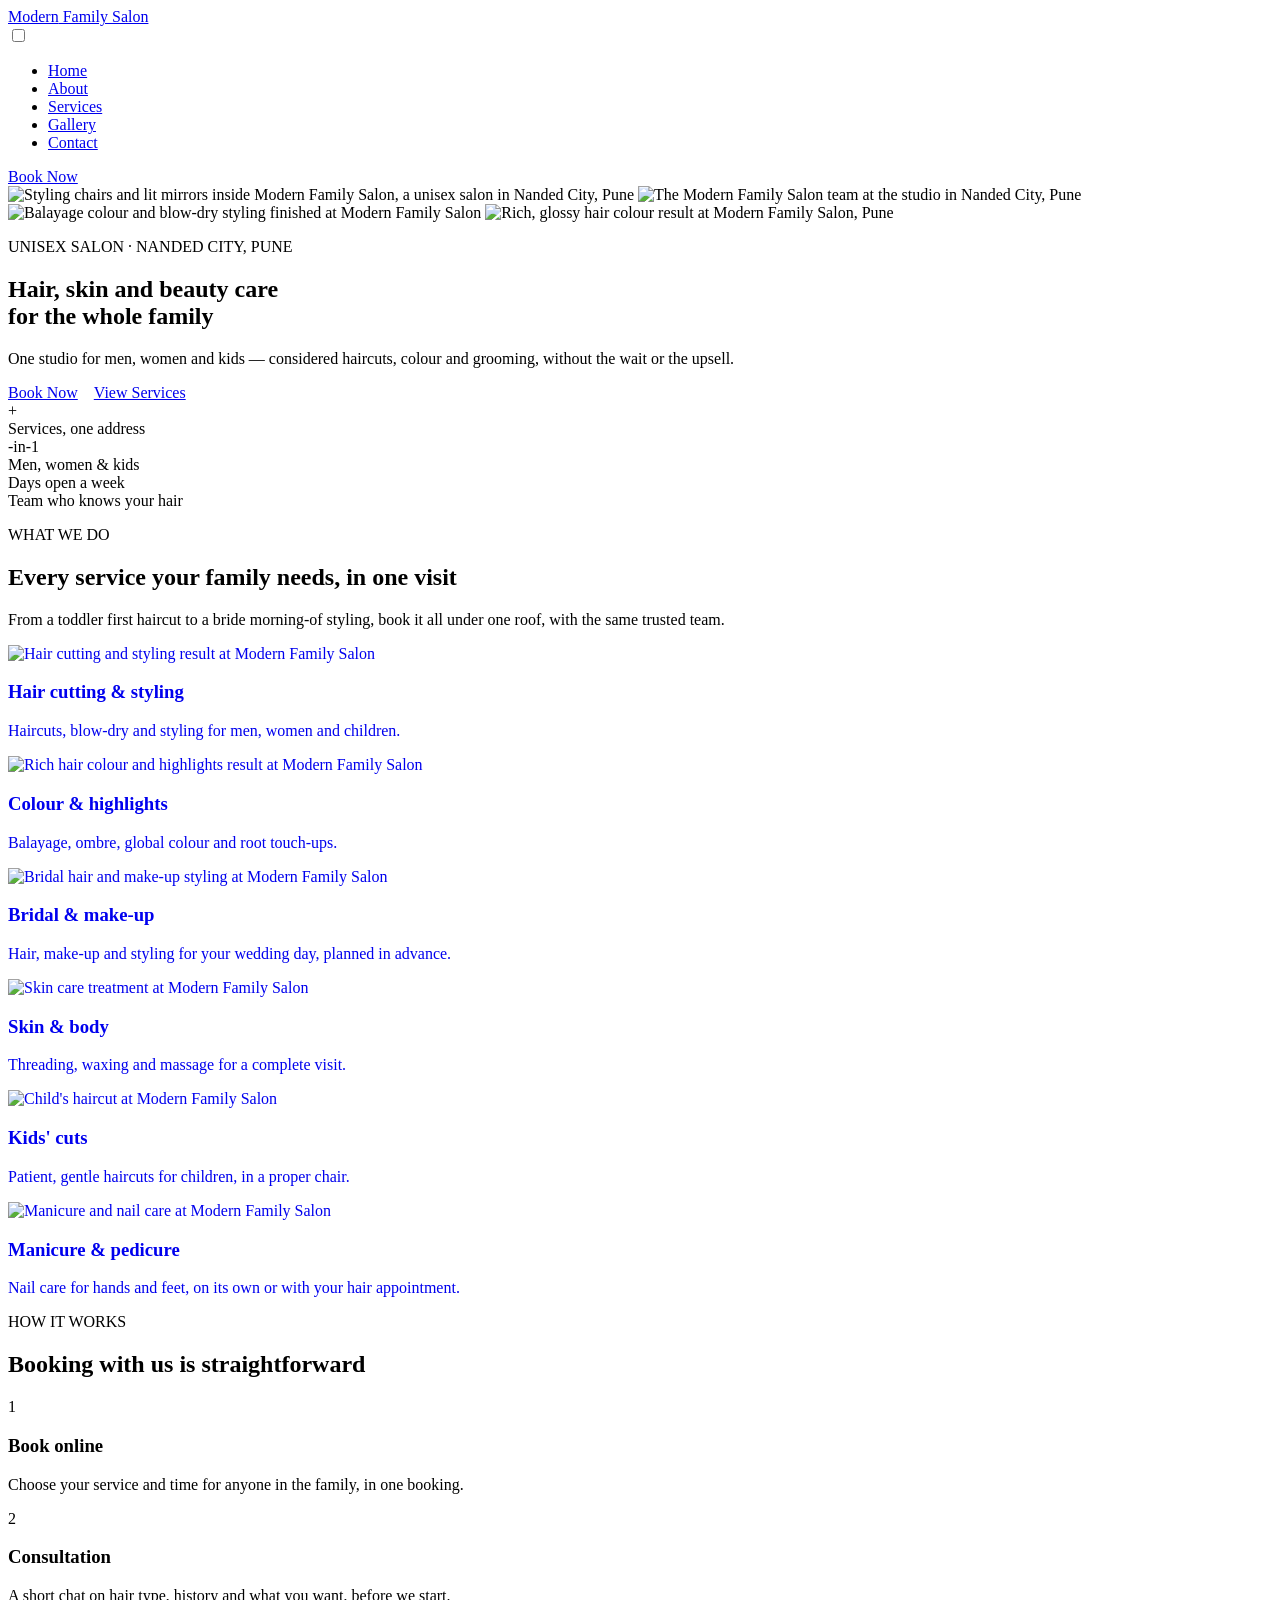
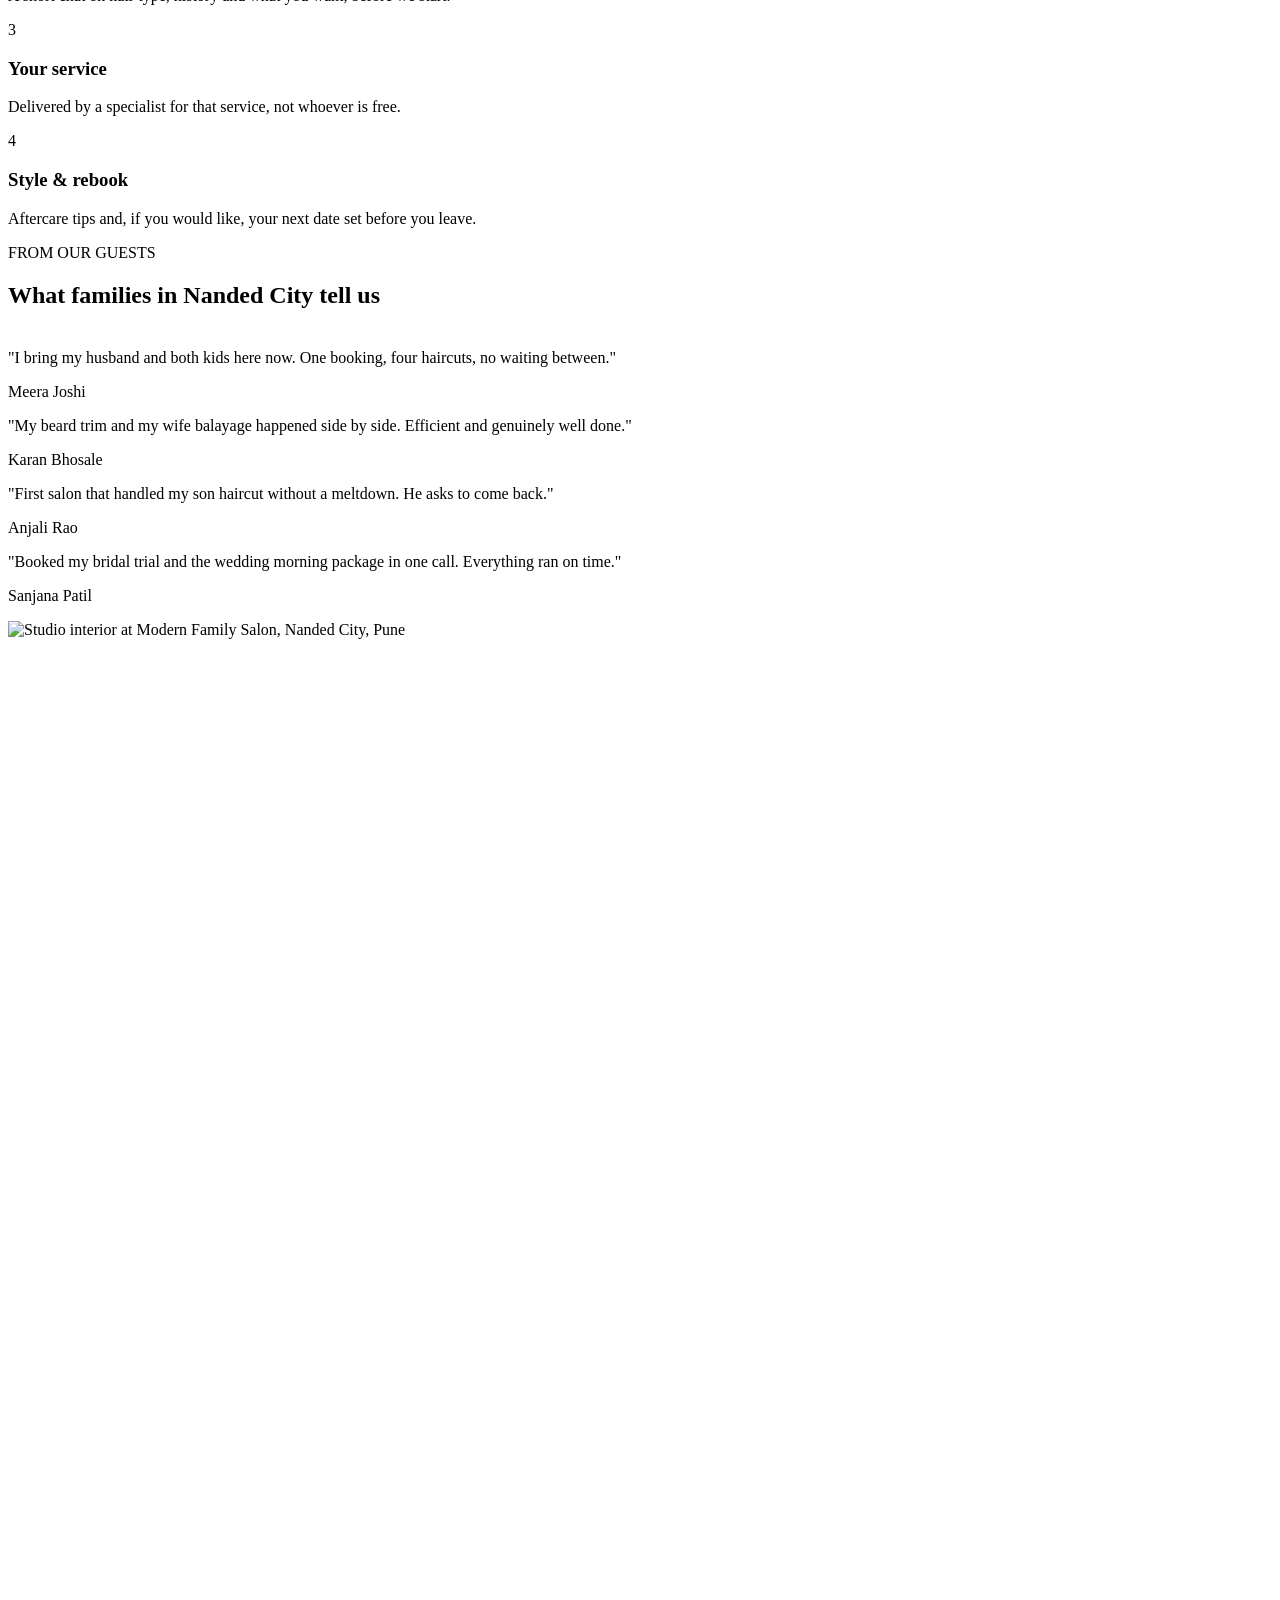
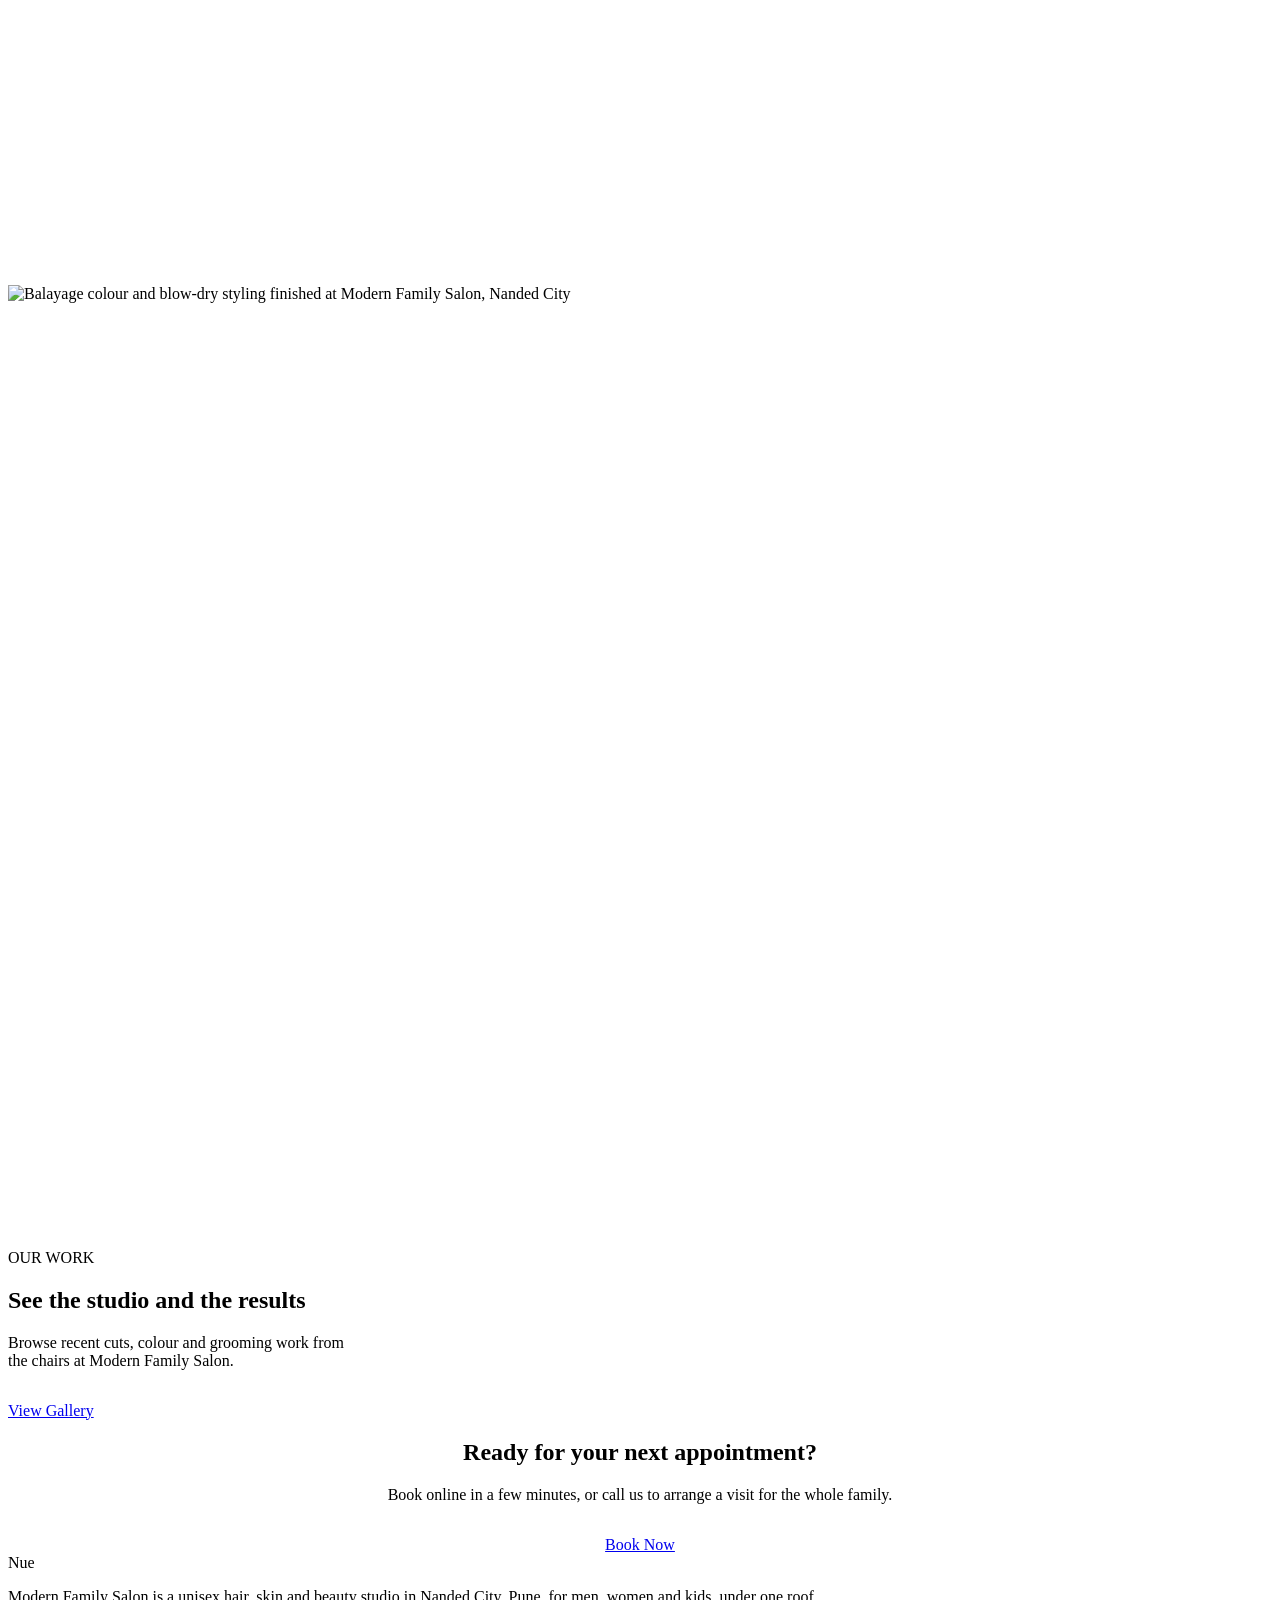
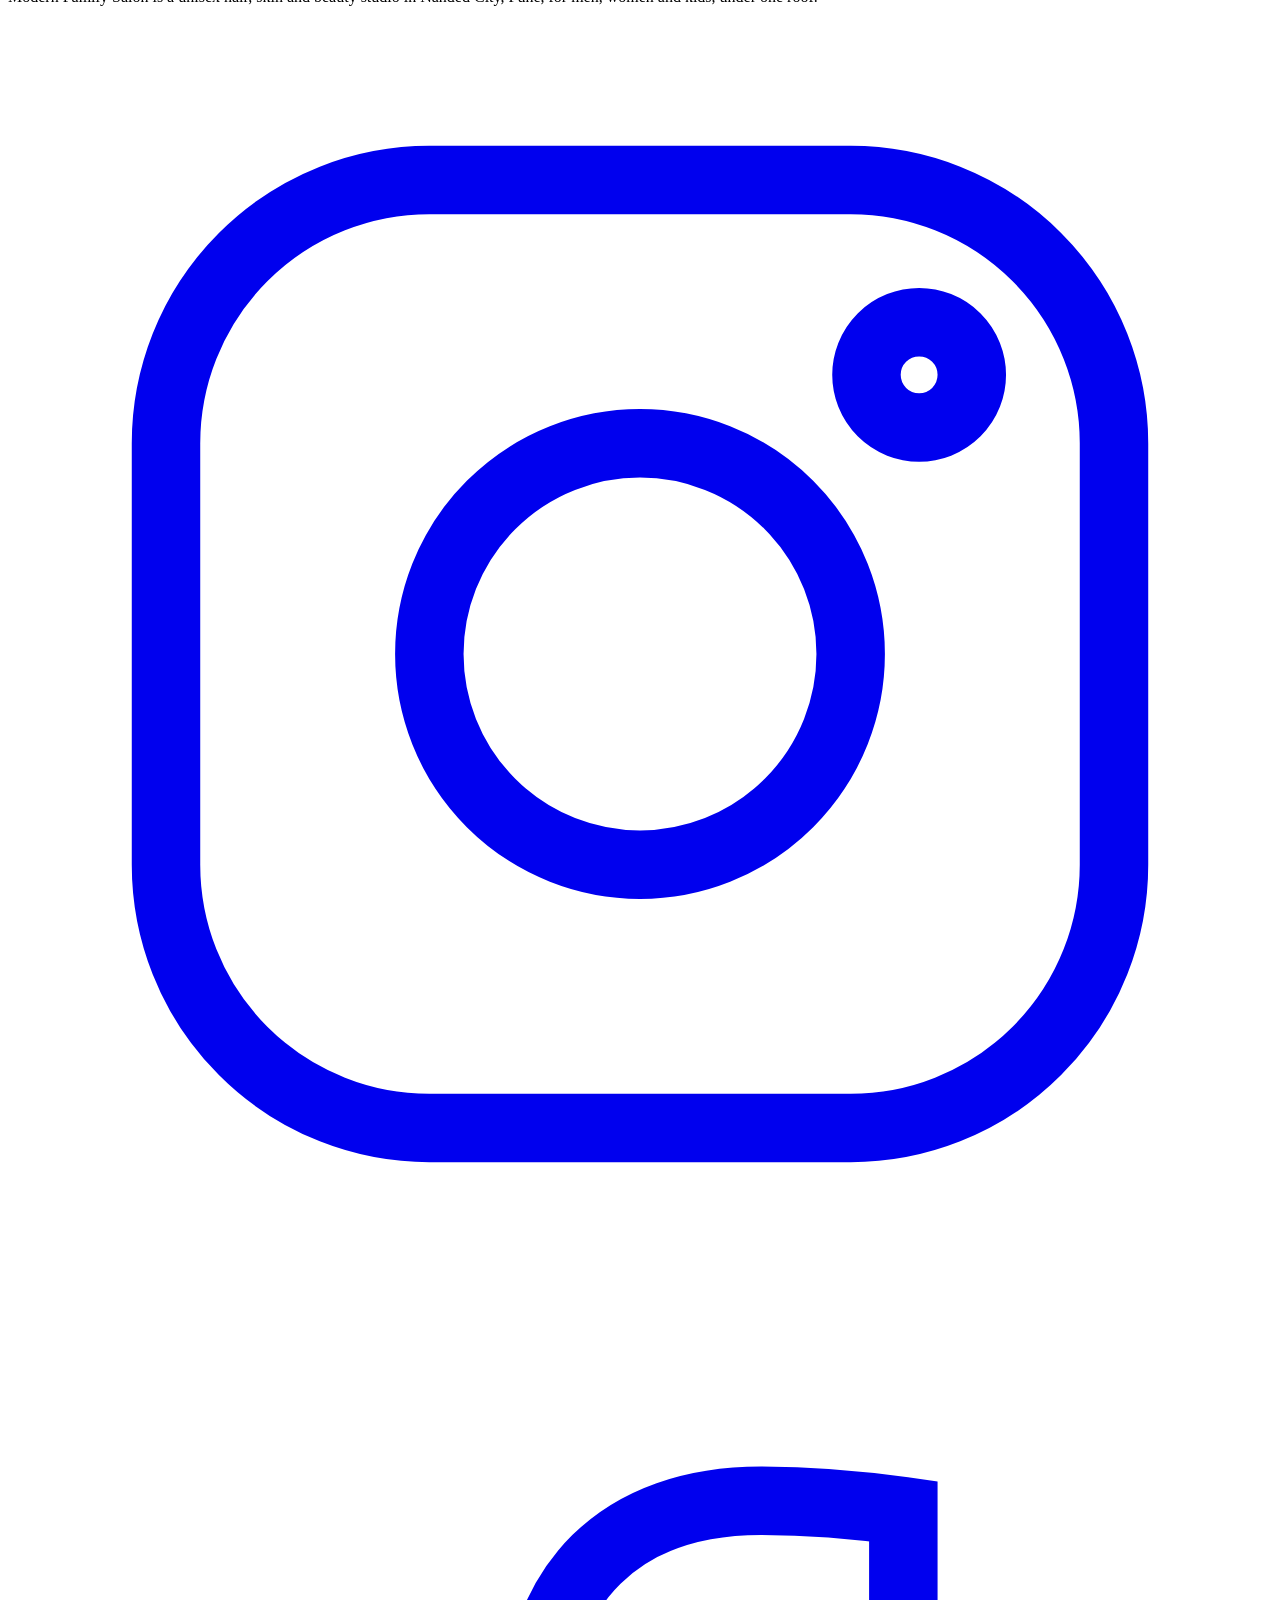
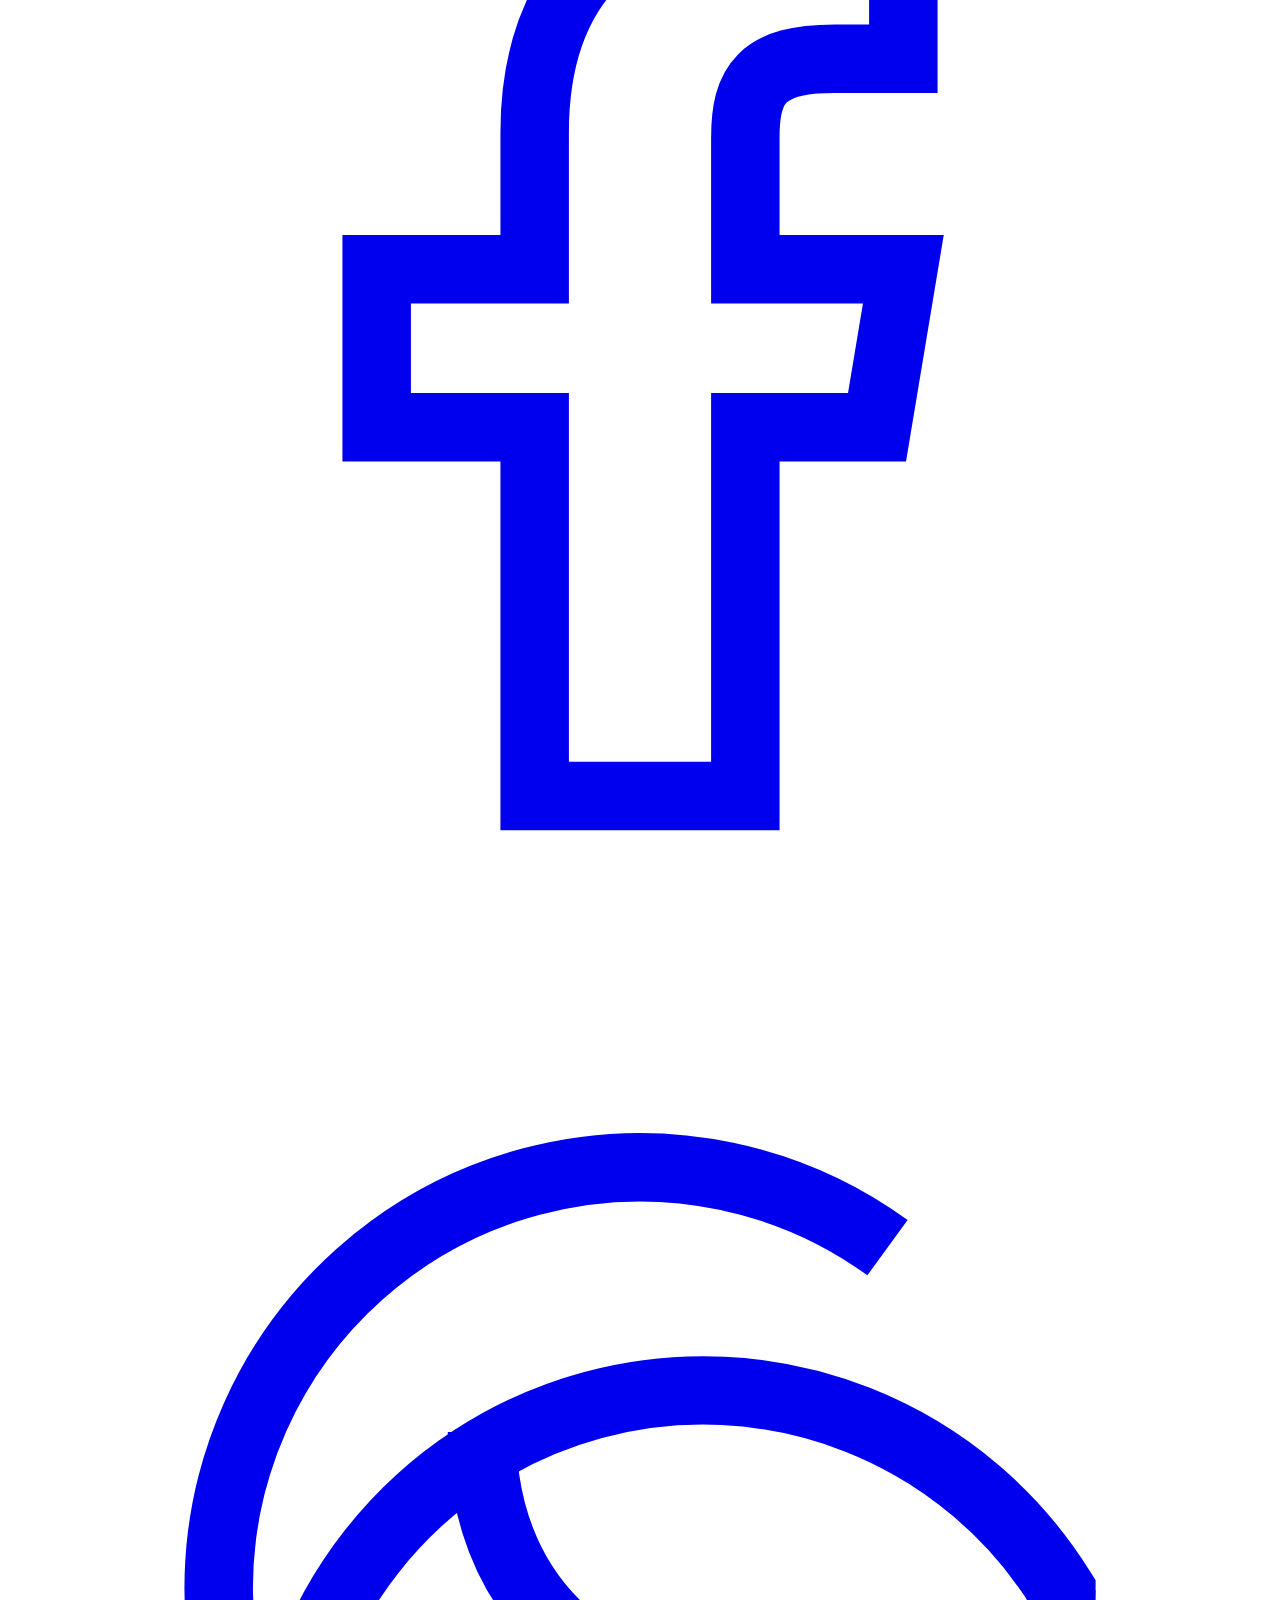
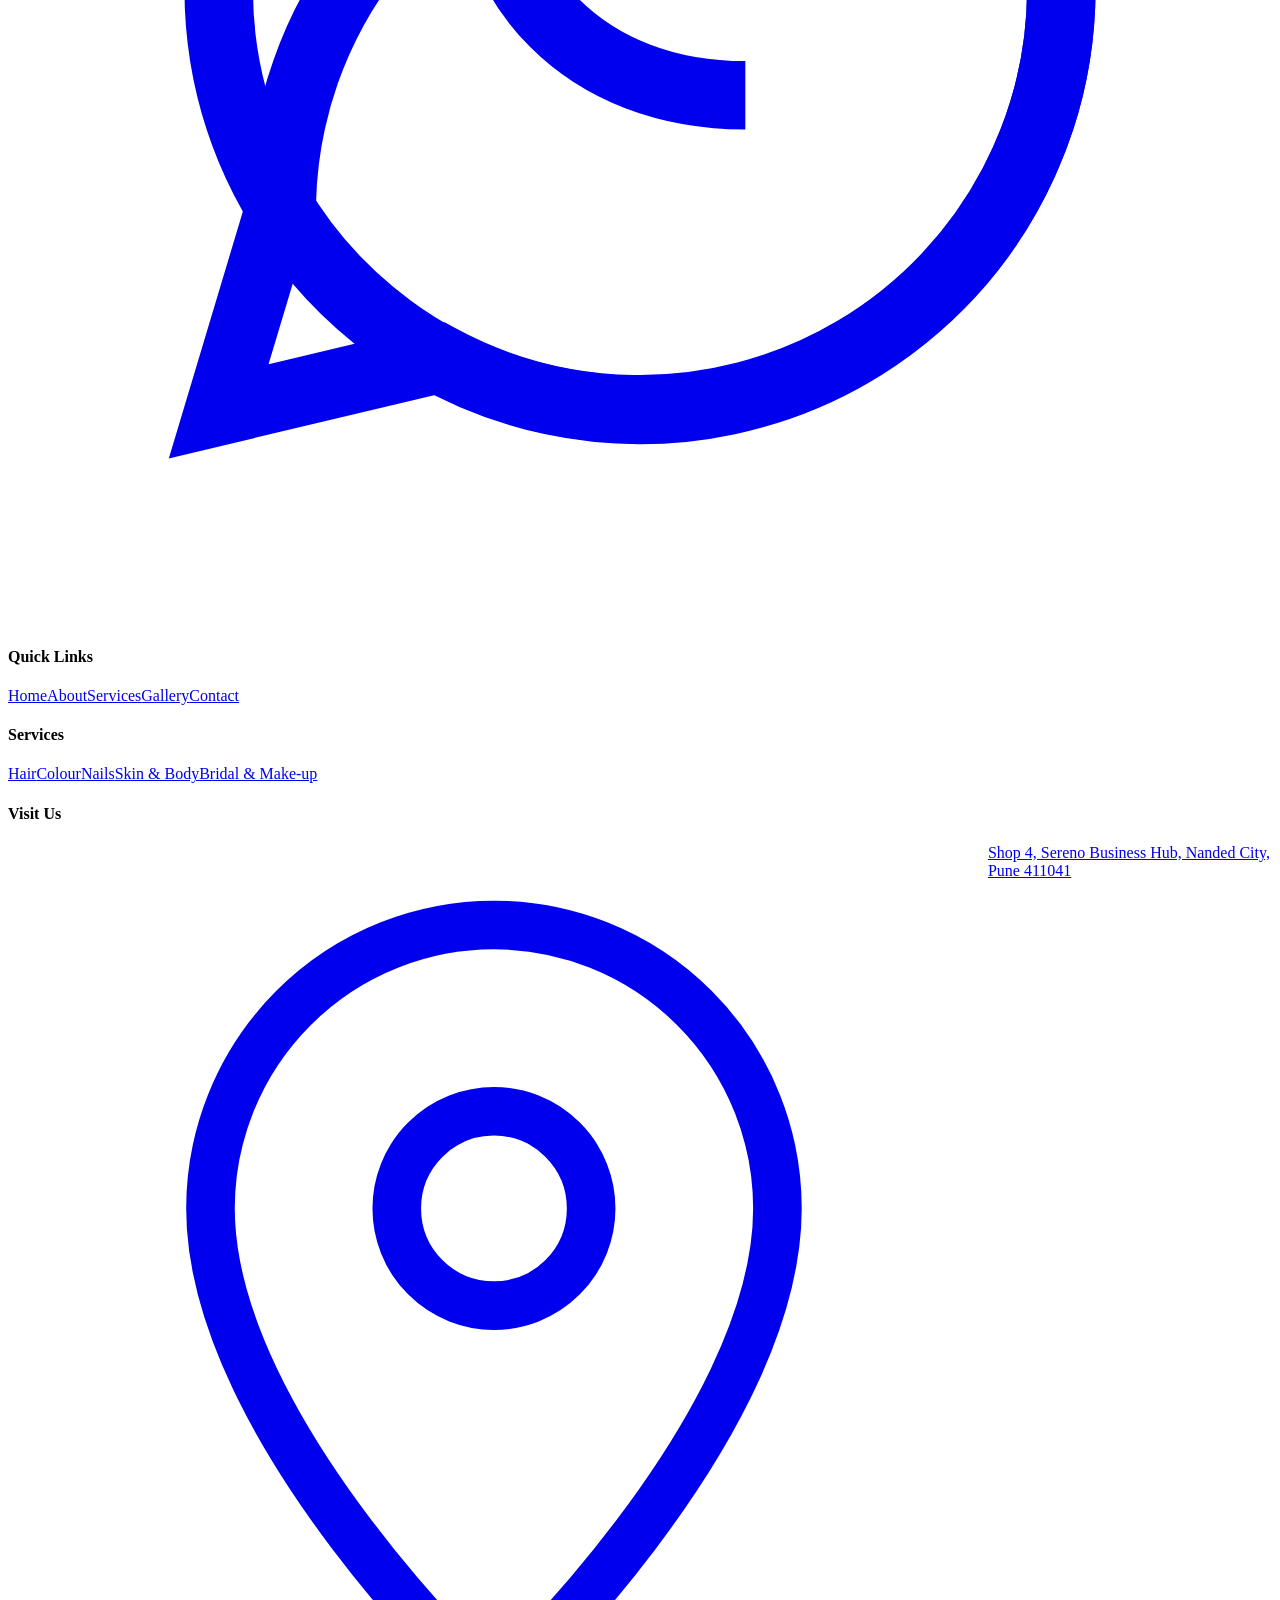
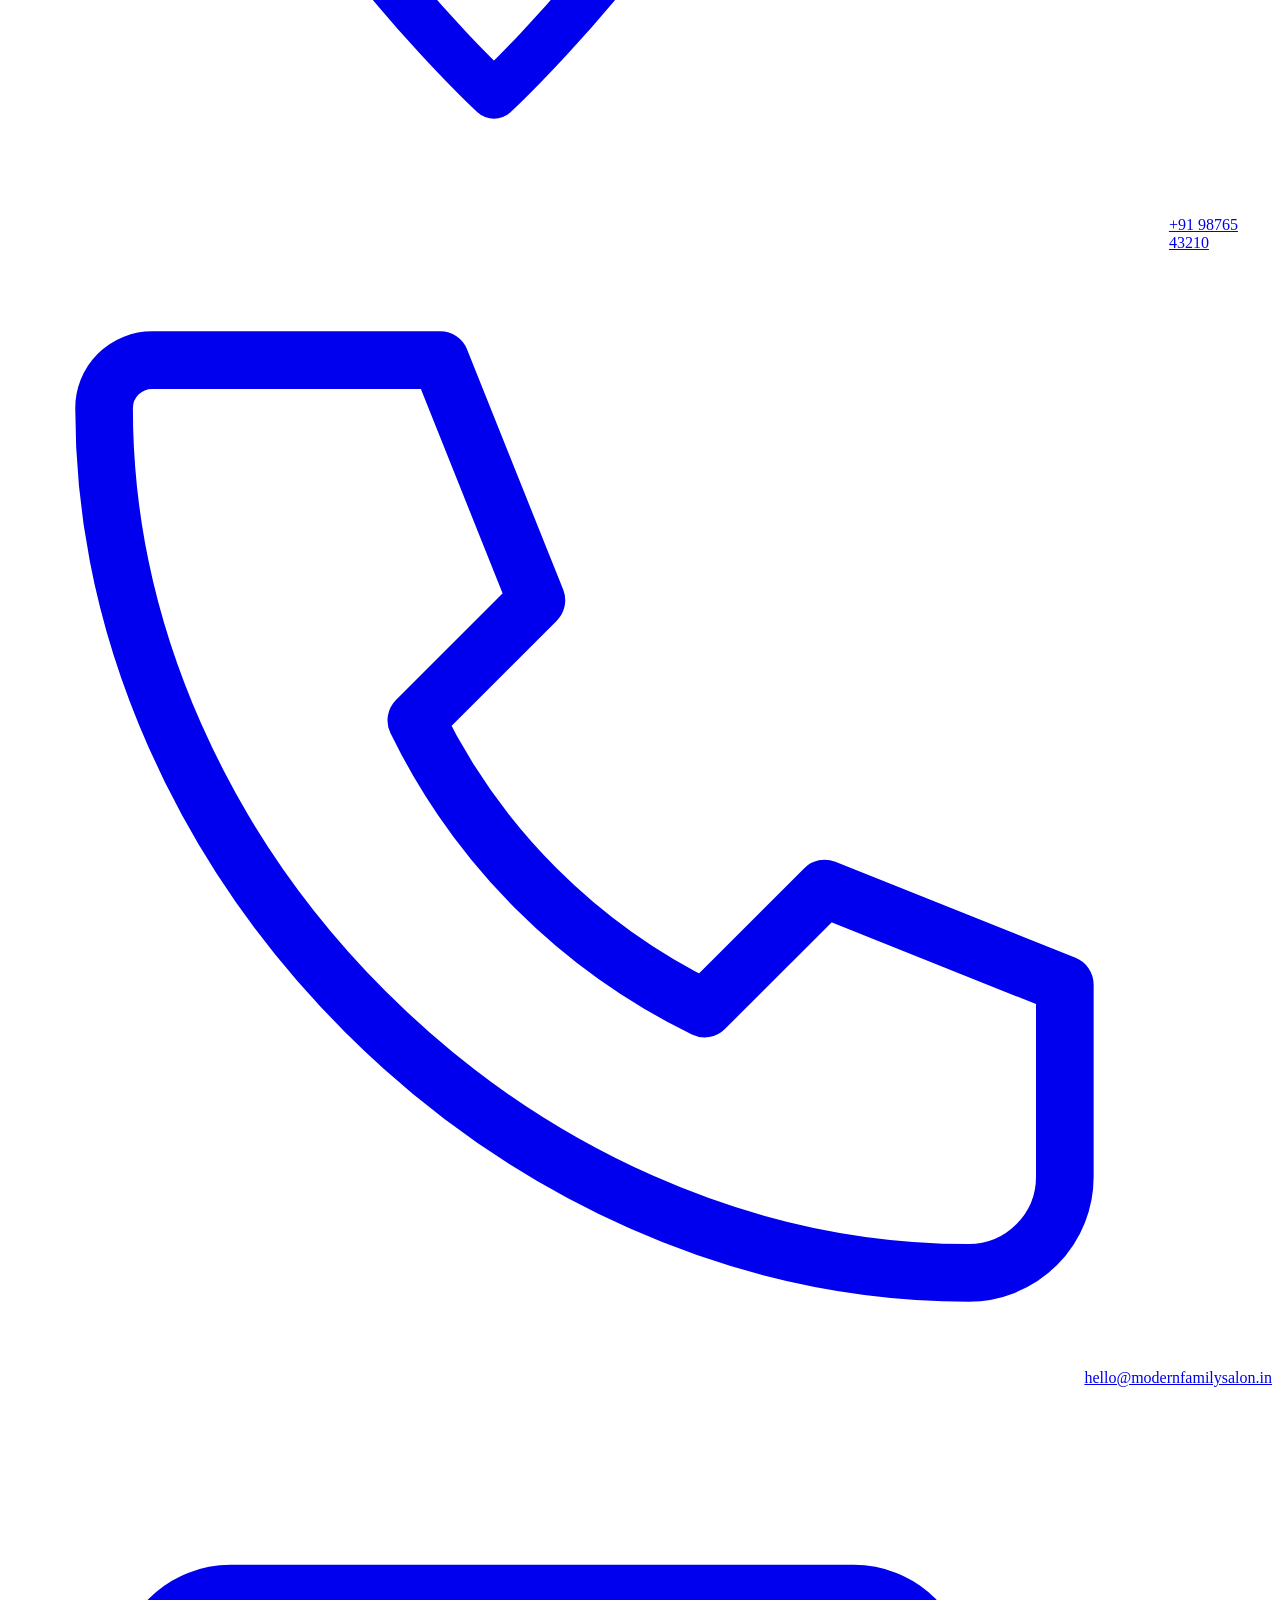
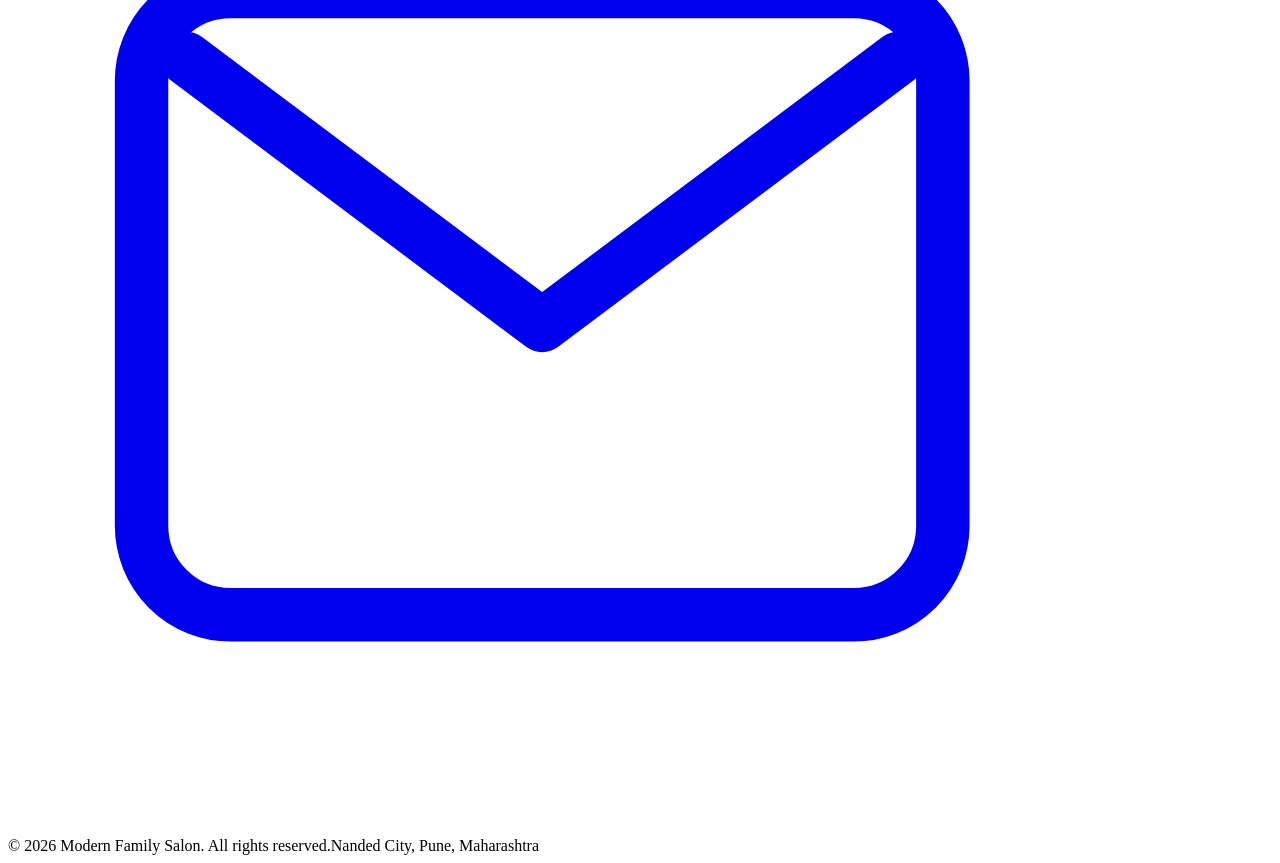
==== index.html @ 1c842bf4 "Add files via upload" ====
<!DOCTYPE html><html lang="en"><head><meta charset="UTF-8">
<title>Modern Family Salon | Best Unisex Salon in Nanded City, Pune</title>
<meta name="description" content="Modern Family Salon is Nanded City, Pune's modern unisex salon for men, women and kids. Haircuts, colour, styling, bridal and skin care.">
<link rel="icon" href="data:image/svg+xml,%3Csvg xmlns='http://www.w3.org/2000/svg' viewBox='0 0 100 100'%3E%3Ctext y='.9em' font-size='90'%3E%F0%9F%92%87%3C/text%3E%3C/svg%3E">
<meta name="viewport" content="width=device-width, initial-scale=1">
<meta property="og:title" content="Modern Family Salon | Best Unisex Salon in Nanded City, Pune">
<meta property="og:description" content="Modern Family Salon is Nanded City, Pune's modern unisex salon for men, women and kids. Haircuts, colour, styling, bridal and skin care.">
<meta property="og:type" content="website">
<meta property="og:url" content="https://modernfamilysalon.in/">
<meta property="og:image" content="https://picsum.photos/seed/13274/1200/800">
<meta name="twitter:card" content="summary_large_image">
<meta name="twitter:title" content="Modern Family Salon | Best Unisex Salon in Nanded City, Pune">
<meta name="twitter:description" content="Modern Family Salon is Nanded City, Pune's modern unisex salon for men, women and kids. Haircuts, colour, styling, bridal and skin care.">
<link rel="stylesheet" href="styles.css">
<script type="application/ld+json">{"@context":"https://schema.org","@type":"HairSalon","name":"Modern Family Salon","image":"https://picsum.photos/seed/38953/1200/800","description":"Modern Family Salon is Nanded City, Pune's modern unisex salon for men, women and kids. Haircuts, colour, styling, bridal and skin care.","url":"https://modernfamilysalon.in/","telephone":"+91-98765-43210","email":"hello@modernfamilysalon.in","priceRange":"₹₹","address":{"@type":"PostalAddress","streetAddress":"Shop 4, Sereno Business Hub, Nanded City","addressLocality":"Pune","addressRegion":"Maharashtra","postalCode":"411041","addressCountry":"IN"},"openingHoursSpecification":[{"@type":"OpeningHoursSpecification","dayOfWeek":["Monday","Tuesday","Wednesday","Thursday","Friday","Saturday"],"opens":"10:00","closes":"20:00"},{"@type":"OpeningHoursSpecification","dayOfWeek":"Sunday","opens":"11:00","closes":"18:00"}],"sameAs":["https://instagram.com/modernfamilysalon","https://facebook.com/modernfamilysalon"]}</script></head><body><header class="site-header"><div class="container"><a href="index.html" class="logo"><span>Modern</span> Family Salon</a>
<nav class="main-nav"><input type="checkbox" id="nav-toggle" class="nav-toggle"><label for="nav-toggle" class="nav-toggle-label" aria-label="Toggle menu"><span></span><span></span><span></span></label>
<ul class="nav-links">
<li><a href="index.html" aria-current="page">Home</a></li>
<li><a href="about.html">About</a></li>
<li><a href="services.html">Services</a></li>
<li><a href="gallery.html">Gallery</a></li>
<li><a href="contact.html">Contact</a></li>
</ul>
<a href="contact.html" class="btn btn-primary header-cta">Book Now</a>
</nav></div></header>
<section class="hero-banner"><div class="banner-img-wrap"><div class="hero-carousel">
<img class="slide" src="assets/hair-cut-2.avif" alt="Styling chairs and lit mirrors inside Modern Family Salon, a unisex salon in Nanded City, Pune" loading="lazy">
<img class="slide" src="assets/team.webp" alt="The Modern Family Salon team at the studio in Nanded City, Pune" loading="lazy">
<img class="slide" src="assets/hair-cut.webp" alt="Balayage colour and blow-dry styling finished at Modern Family Salon" loading="lazy">
<img class="slide" src="assets/banner-image.avif" alt="Rich, glossy hair colour result at Modern Family Salon, Pune" loading="lazy">
</div></div><div class="scrim"></div>
<div class="hero-content">
<p class="eyebrow hero-enter he1">UNISEX SALON &middot; NANDED CITY, PUNE</p>
<h1 class="hero-enter he2">Hair, skin and beauty care<br>for the <span class="accent-italic">whole family</span></h1>
<p class="lead hero-enter he3">One studio for men, women and kids &mdash; considered haircuts, colour and grooming, without the wait or the upsell.</p>
<div class="hero-enter he4" style="display:flex;gap:16px;flex-wrap:wrap;margin-top:8px"><a href="contact.html" class="btn btn-primary">Book Now</a><a href="services.html" class="btn btn-secondary">View Services</a></div>
</div></section>

<section class="bg-inverse"><div class="container"><div class="stats">
<div class="fade-up"><div class="stat-num"><span class="counter" style="--to:30"></span>+</div><div class="stat-label">Services, one address</div></div>
<div class="fade-up d1"><div class="stat-num"><span class="counter" style="--to:3"></span>-in-1</div><div class="stat-label">Men, women &amp; kids</div></div>
<div class="fade-up d2"><div class="stat-num"><span class="counter" style="--to:6"></span></div><div class="stat-label">Days open a week</div></div>
<div class="fade-up d3"><div class="stat-num"><span class="counter" style="--to:1"></span></div><div class="stat-label">Team who knows your hair</div></div>
</div></div></section>

<section><div class="container">
<div class="section-heading"><p class="eyebrow">WHAT WE DO</p><h2>Every service your family needs, in one visit</h2><p>From a toddler first haircut to a bride morning-of styling, book it all under one roof, with the same trusted team.</p></div>
<div class="grid grid-3">
<a href="services.html#hair" class="card fade-up" style="text-decoration:none"><div class="card-thumb"><img src="assets/hair-cut.webp" alt="Hair cutting and styling result at Modern Family Salon" loading="lazy"></div><h3>Hair cutting &amp; styling</h3><p>Haircuts, blow-dry and styling for men, women and children.</p></a>
<a href="services.html#colour" class="card fade-up d1" style="text-decoration:none"><div class="card-thumb"><img src="assets/banner-image.avif" alt="Rich hair colour and highlights result at Modern Family Salon" loading="lazy"></div><h3>Colour &amp; highlights</h3><p>Balayage, ombre, global colour and root touch-ups.</p></a>
<a href="services.html#bridal" class="card fade-up d2" style="text-decoration:none"><div class="card-thumb"><img src="https://picsum.photos/seed/40221/400/250" alt="Bridal hair and make-up styling at Modern Family Salon" loading="lazy"></div><h3>Bridal &amp; make-up</h3><p>Hair, make-up and styling for your wedding day, planned in advance.</p></a>
<a href="services.html#skin-body" class="card fade-up" style="text-decoration:none"><div class="card-thumb"><img src="assets/skin-care.avif" alt="Skin care treatment at Modern Family Salon" loading="lazy"></div><h3>Skin &amp; body</h3><p>Threading, waxing and massage for a complete visit.</p></a>
<a href="services.html#hair" class="card fade-up d1" style="text-decoration:none"><div class="card-thumb"><img src="https://picsum.photos/seed/71830/400/250" alt="Child's haircut at Modern Family Salon" loading="lazy"></div><h3>Kids' cuts</h3><p>Patient, gentle haircuts for children, in a proper chair.</p></a>
<a href="services.html#nails" class="card fade-up d2" style="text-decoration:none"><div class="card-thumb"><img src="https://picsum.photos/seed/65210/400/250" alt="Manicure and nail care at Modern Family Salon" loading="lazy"></div><h3>Manicure &amp; pedicure</h3><p>Nail care for hands and feet, on its own or with your hair appointment.</p></a>
</div></div></section>

<section class="bg-raised"><div class="container">
<div class="section-heading"><p class="eyebrow">HOW IT WORKS</p><h2>Booking with us is straightforward</h2></div>
<div class="timeline">
<div class="timeline-step fade-up"><div class="timeline-num">1</div><h3>Book online</h3><p>Choose your service and time for anyone in the family, in one booking.</p></div>
<div class="timeline-step fade-up d1"><div class="timeline-num">2</div><h3>Consultation</h3><p>A short chat on hair type, history and what you want, before we start.</p></div>
<div class="timeline-step fade-up d2"><div class="timeline-num">3</div><h3>Your service</h3><p>Delivered by a specialist for that service, not whoever is free.</p></div>
<div class="timeline-step fade-up d3"><div class="timeline-num">4</div><h3>Style &amp; rebook</h3><p>Aftercare tips and, if you would like, your next date set before you leave.</p></div>
</div></div></section>

<section class="bg-inverse"><div class="container">
<div class="section-heading" style="margin-bottom:40px"><p class="eyebrow">FROM OUR GUESTS</p><h2>What families in Nanded City tell us</h2></div>
<div class="testi-carousel">
<div class="testi-slide"><p class="quote">"I bring my husband and both kids here now. One booking, four haircuts, no waiting between."</p><p class="name">Meera Joshi</p></div>
<div class="testi-slide"><p class="quote">"My beard trim and my wife balayage happened side by side. Efficient and genuinely well done."</p><p class="name">Karan Bhosale</p></div>
<div class="testi-slide"><p class="quote">"First salon that handled my son haircut without a meltdown. He asks to come back."</p><p class="name">Anjali Rao</p></div>
<div class="testi-slide"><p class="quote">"Booked my bridal trial and the wedding morning package in one call. Everything ran on time."</p><p class="name">Sanjana Patil</p></div>
<div class="carousel-dots"><span></span><span></span><span></span><span></span></div>
</div></div></section>

<section><div class="container split">
<div class="layered fade-up"><div class="frame frame-asym-r frame-behind" style="aspect-ratio:1/1"><img src="assets/interior.webp" alt="Studio interior at Modern Family Salon, Nanded City, Pune" loading="lazy"></div>
<div class="frame frame-float drift" style="aspect-ratio:4/3;border-radius:var(--radius-image)"><img src="assets/hair-cut.webp" alt="Balayage colour and blow-dry styling finished at Modern Family Salon, Nanded City" loading="lazy"></div></div>
<div class="fade-up d2"><p class="eyebrow">OUR WORK</p><h2>See the studio and the results</h2><p style="color:var(--text-secondary);margin:16px 0 32px;max-width:44ch">Browse recent cuts, colour and grooming work from the chairs at Modern Family Salon.</p><a href="gallery.html" class="btn btn-secondary">View Gallery</a></div>
</div></section>
<section class="bg-inverse"><div class="container" style="text-align:center"><h2 class="fade-up">Ready for your next appointment?</h2><p style="margin:16px auto 32px;max-width:520px" class="fade-up d1">Book online in a few minutes, or call us to arrange a visit for the whole family.</p><a href="contact.html" class="btn btn-primary fade-up d2">Book Now</a></div></section>
<footer class="site-footer"><div class="container"><div class="footer-grid">
<div><div class="footer-logo">Nue</div><p class="footer-desc">Modern Family Salon is a unisex hair, skin and beauty studio in Nanded City, Pune, for men, women and kids, under one roof.</p>
<div class="social-row"><a href="https://instagram.com/modernfamilysalon" aria-label="Instagram"><svg viewBox="0 0 24 24" fill="none" stroke="currentColor" stroke-width="1.3"><rect x="3" y="3" width="18" height="18" rx="5"/><circle cx="12" cy="12" r="4"/><circle cx="17.3" cy="6.7" r="1"/></svg></a><a href="https://facebook.com/modernfamilysalon" aria-label="Facebook"><svg viewBox="0 0 24 24" fill="none" stroke="currentColor" stroke-width="1.3"><path d="M14 21v-7h2.5l.5-3H14V8.5c0-1 .3-1.5 1.7-1.5H17V4.2c-.5-.07-1.6-.2-2.7-.2-2.6 0-4.3 1.5-4.3 4.4V11H7v3h3v7z"/></svg></a><a href="https://wa.me/919876543210" aria-label="WhatsApp"><svg viewBox="0 0 24 24" fill="none" stroke="currentColor" stroke-width="1.3"><path d="M20 12a8 8 0 1 1-3.3-6.5"/><path d="M20 12a8 8 0 0 1-11.8 7L4 20l1.2-4A8 8 0 0 1 20 12z"/><path d="M9 9c0 3 2 5 5 5"/></svg></a></div></div>
<div><h4>Quick Links</h4><a href="index.html">Home</a><a href="about.html">About</a><a href="services.html">Services</a><a href="gallery.html">Gallery</a><a href="contact.html">Contact</a></div>
<div><h4>Services</h4><a href="services.html#hair">Hair</a><a href="services.html#colour">Colour</a><a href="services.html#nails">Nails</a><a href="services.html#skin-body">Skin &amp; Body</a><a href="services.html#bridal">Bridal &amp; Make-up</a></div>
<div><h4>Visit Us</h4><a href="https://maps.google.com/?q=Nanded+City+Pune" style="display:flex;gap:8px"><svg viewBox="0 0 24 24" fill="none" stroke="currentColor" stroke-width="1.2" stroke-linecap="round" stroke-linejoin="round"><path d="M12 21s7-6.5 7-12a7 7 0 1 0-14 0c0 5.5 7 12 7 12z"/><circle cx="12" cy="9" r="2.4"/></svg><span>Shop 4, Sereno Business Hub, Nanded City, Pune 411041</span></a><a href="tel:+919876543210" style="display:flex;gap:8px"><svg viewBox="0 0 24 24" fill="none" stroke="currentColor" stroke-width="1.2" stroke-linecap="round" stroke-linejoin="round"><path d="M5 3h4l2 5-2.5 2.5a13 13 0 0 0 6 6L17 14l5 2v4a2 2 0 0 1-2 2C10.5 22 2 13.5 2 4a1 1 0 0 1 1-1z"/></svg><span>+91 98765 43210</span></a><a href="mailto:hello@modernfamilysalon.in" style="display:flex;gap:8px"><svg viewBox="0 0 24 24" fill="none" stroke="currentColor" stroke-width="1.2" stroke-linecap="round" stroke-linejoin="round"><rect x="3" y="5" width="18" height="14" rx="2"/><path d="M4 6.5l8 6 8-6"/></svg><span>hello@modernfamilysalon.in</span></a></div>
</div><div class="footer-bottom"><span>&copy; 2026 Modern Family Salon. All rights reserved.</span><span>Nanded City, Pune, Maharashtra</span></div></div></footer></body></html>
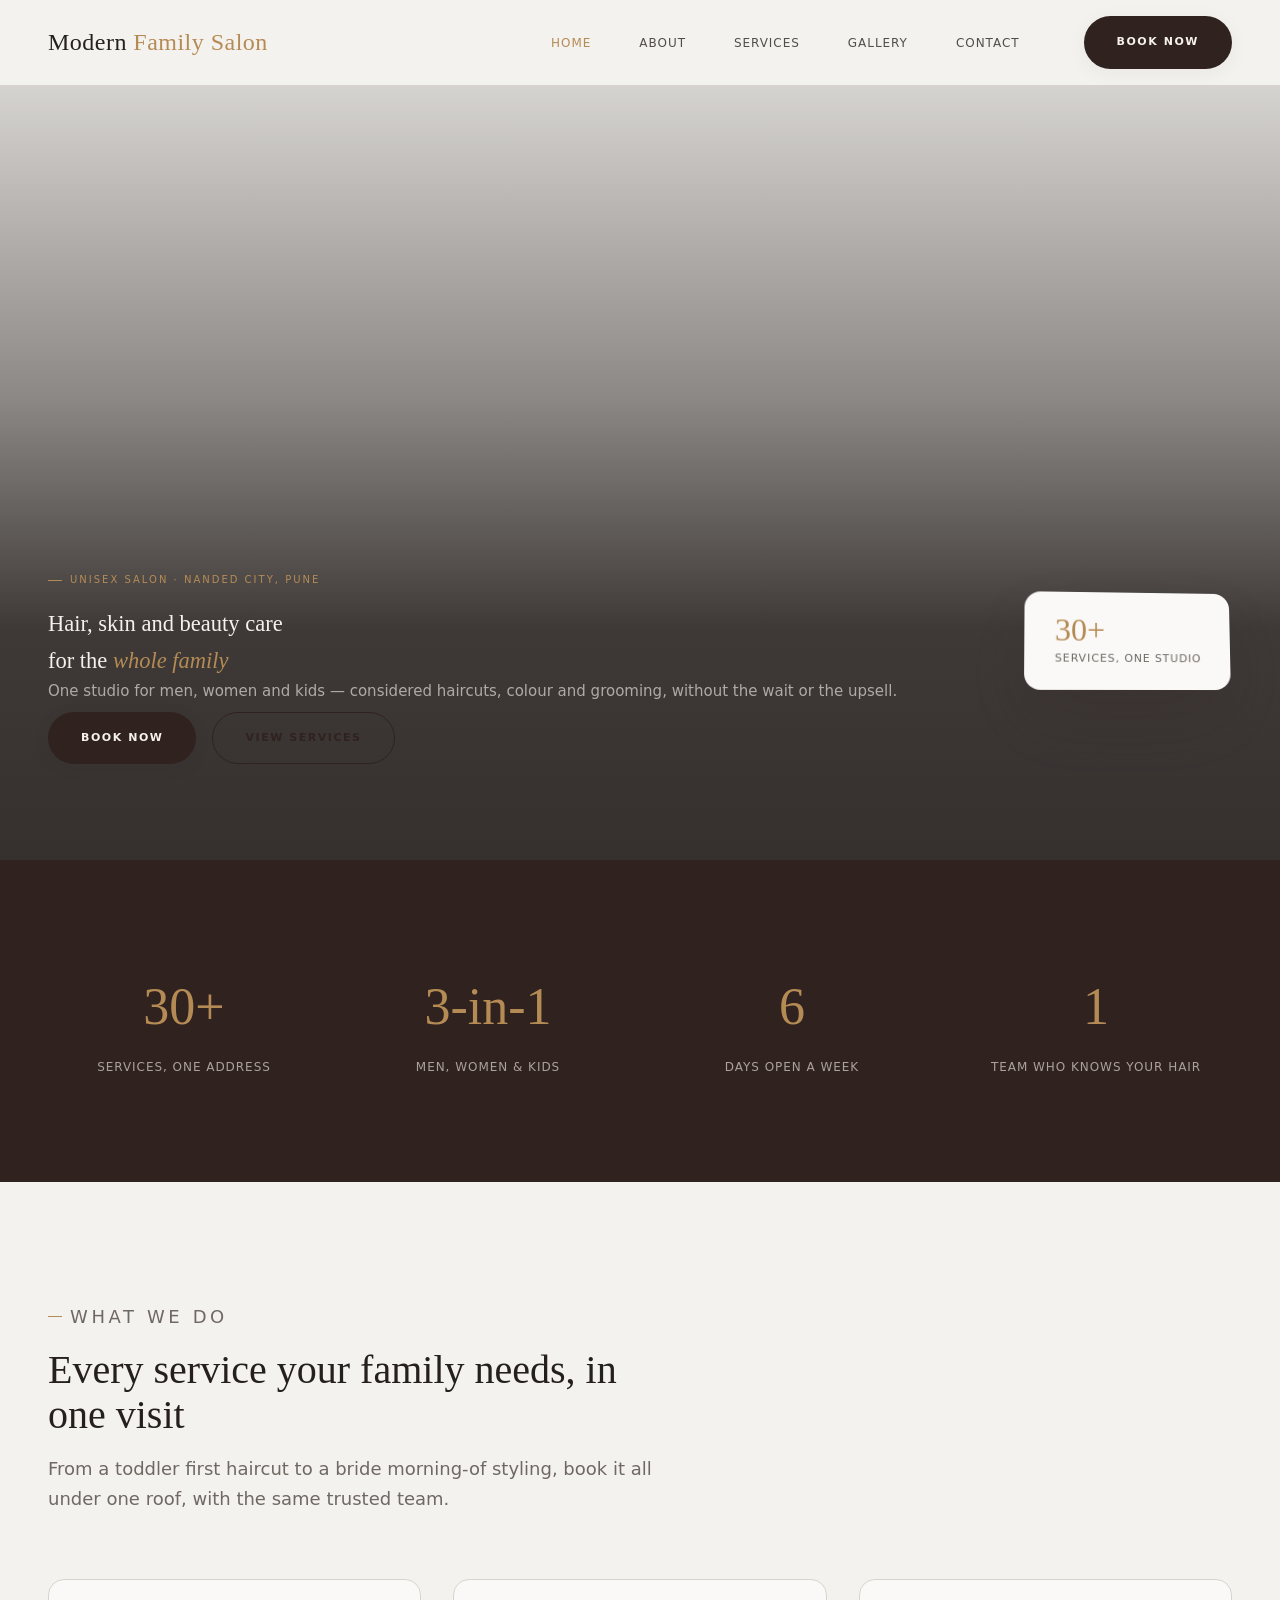
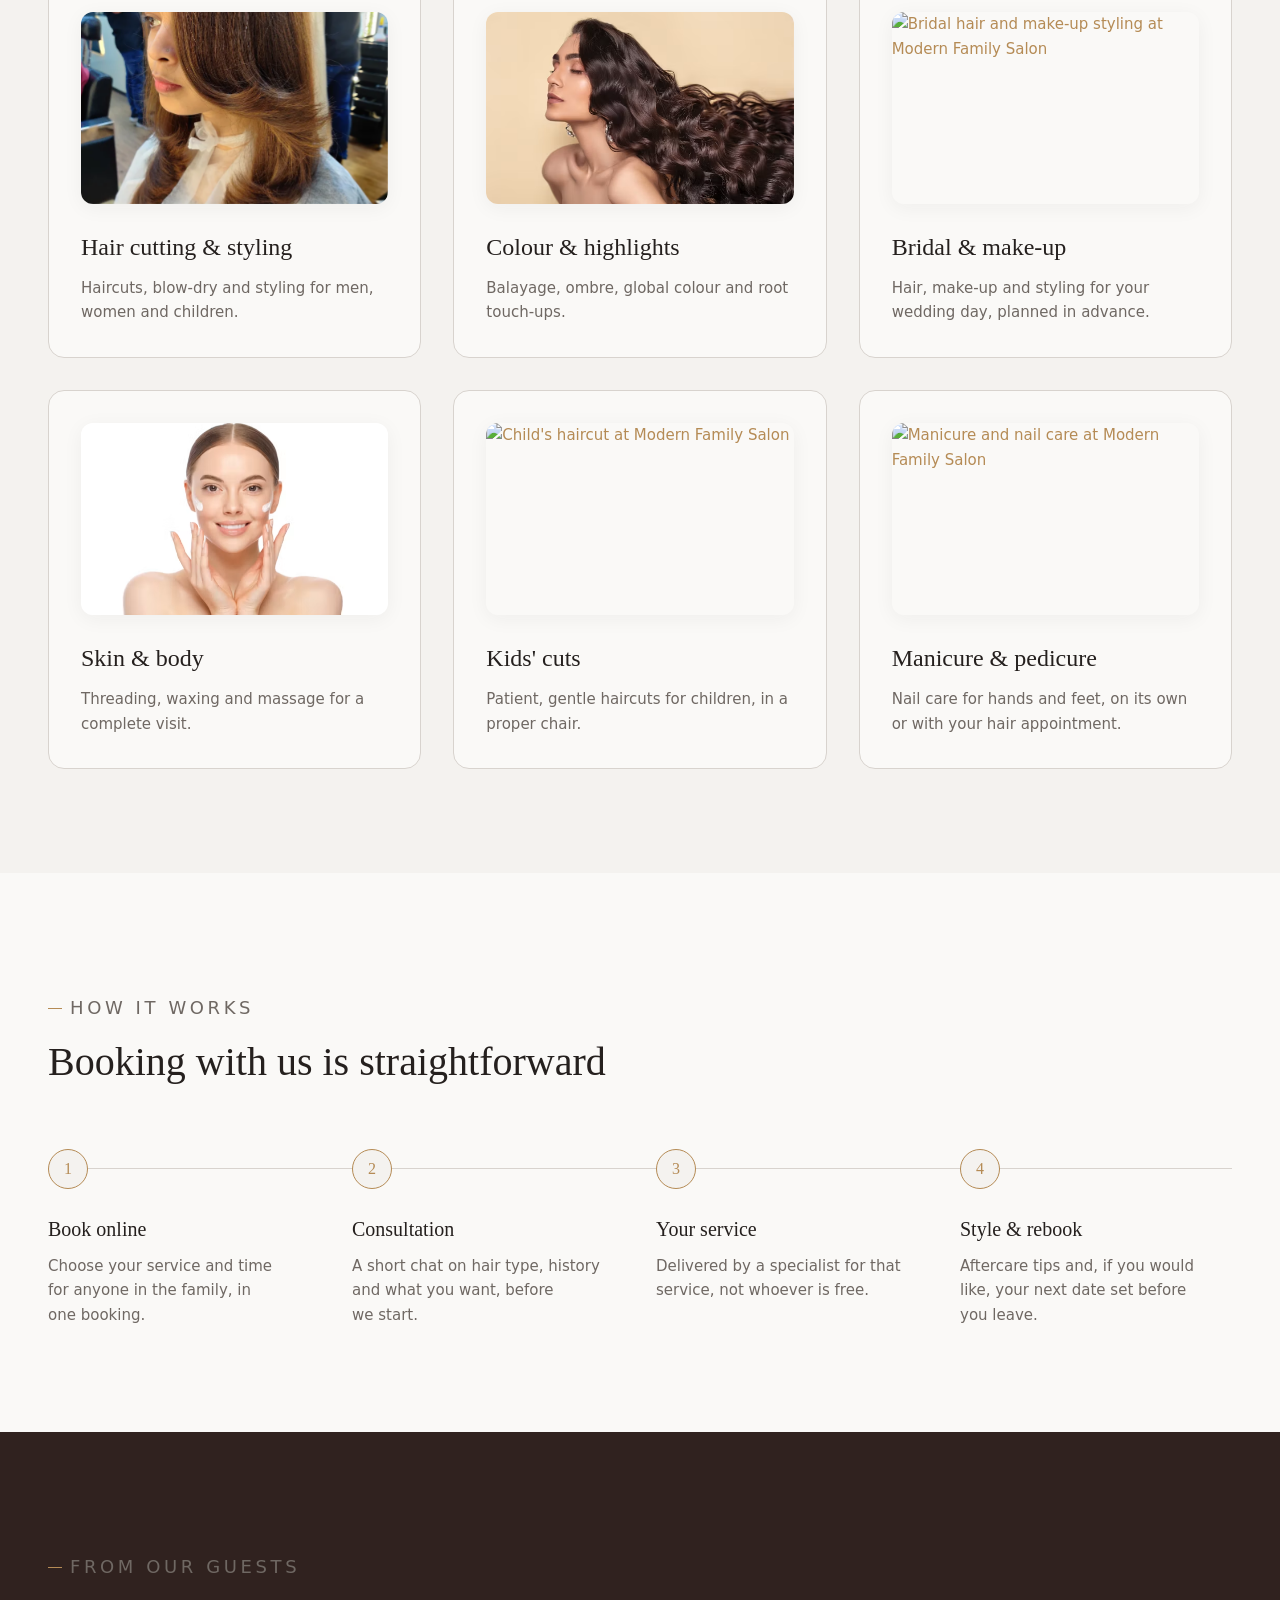
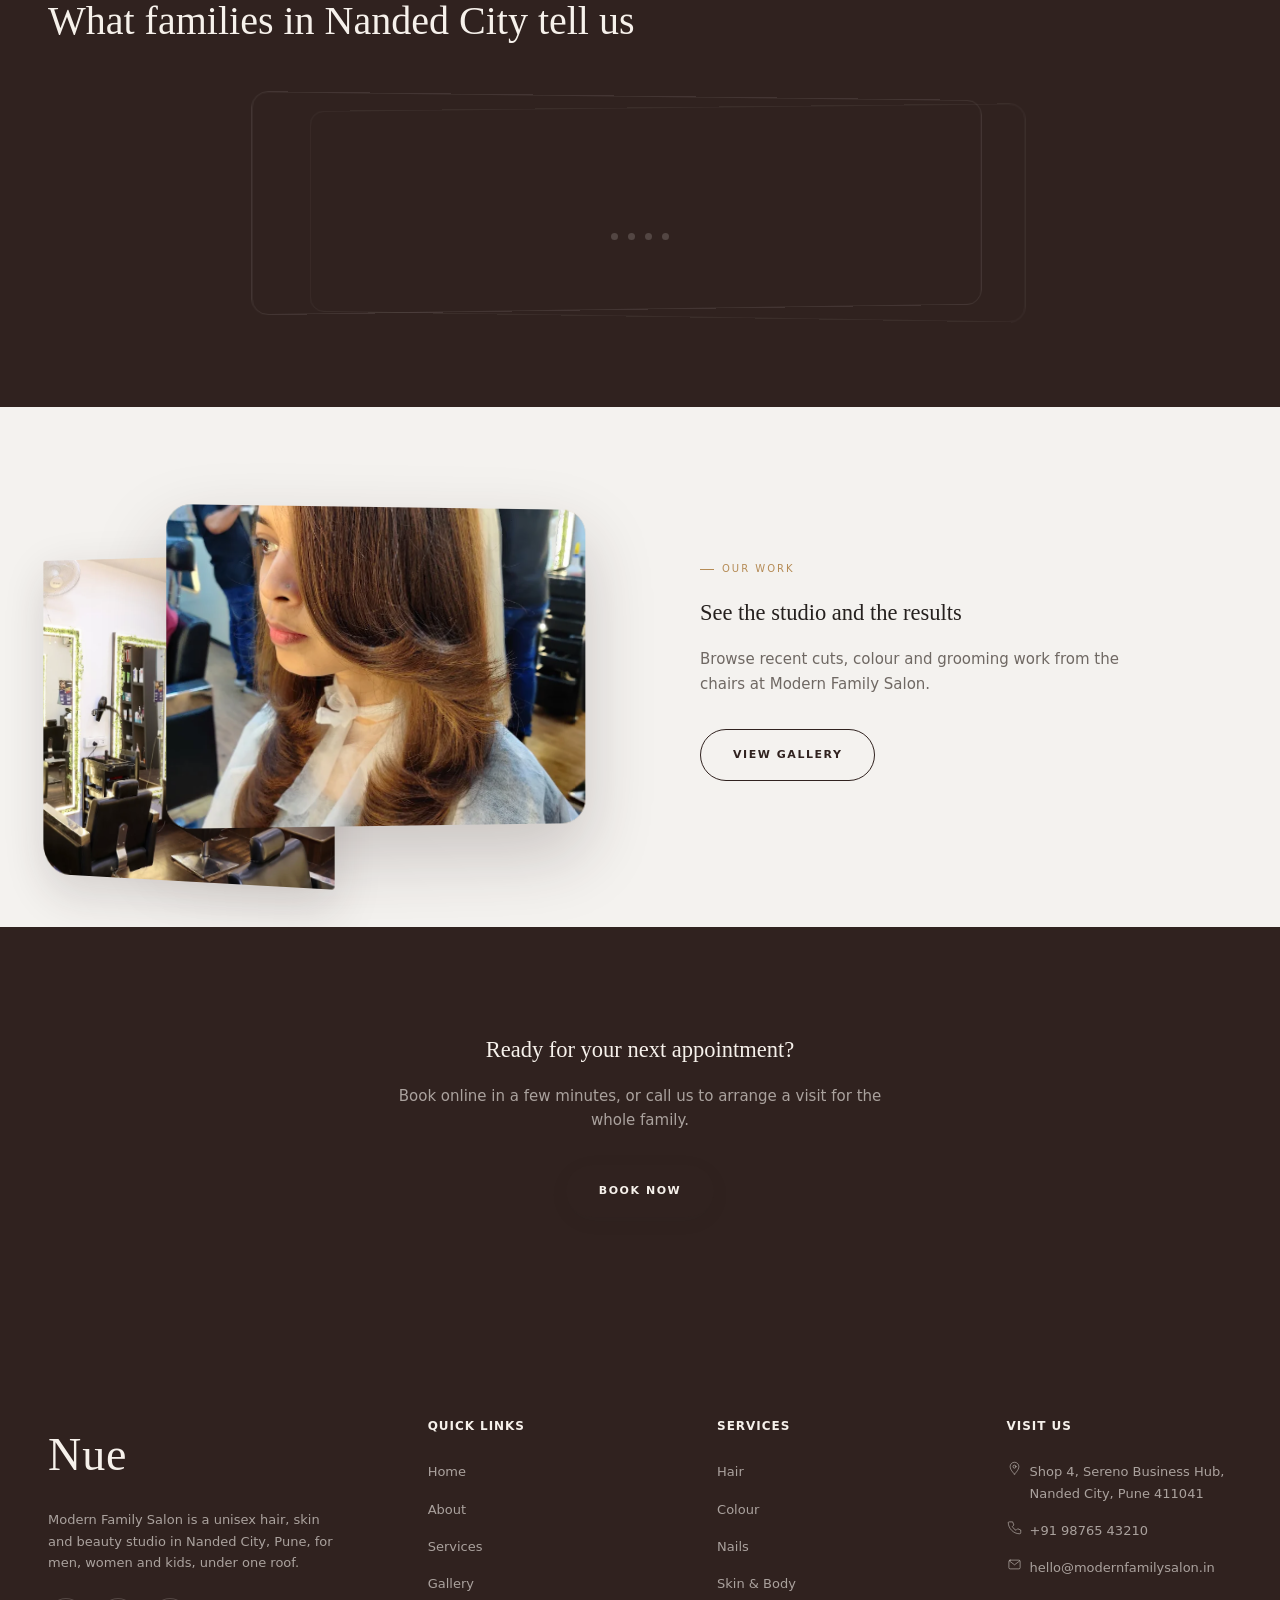
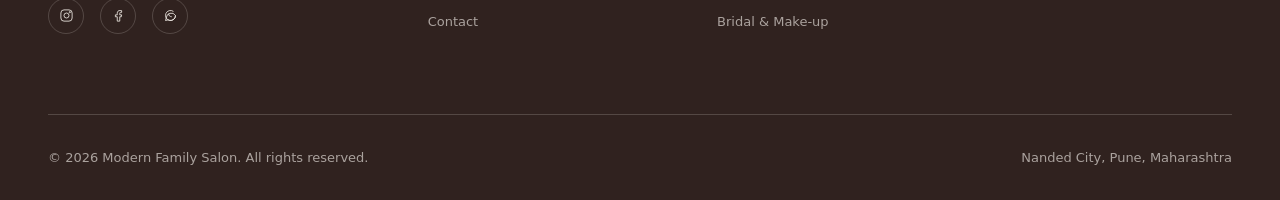
==== commit 2c8e48b8: "Add files via upload" ====
--- a/index.html
+++ b/index.html
@@ -34,7 +34,7 @@
 <h1 class="hero-enter he2">Hair, skin and beauty care<br>for the <span class="accent-italic">whole family</span></h1>
 <p class="lead hero-enter he3">One studio for men, women and kids &mdash; considered haircuts, colour and grooming, without the wait or the upsell.</p>
 <div class="hero-enter he4" style="display:flex;gap:16px;flex-wrap:wrap;margin-top:8px"><a href="contact.html" class="btn btn-primary">Book Now</a><a href="services.html" class="btn btn-secondary">View Services</a></div>
-</div></section>
+</div><div class="hero-badge"><div class="num">30+</div><div class="lbl">Services, One Studio</div></div></section>
 
 <section class="bg-inverse"><div class="container"><div class="stats">
 <div class="fade-up"><div class="stat-num"><span class="counter" style="--to:30"></span>+</div><div class="stat-label">Services, one address</div></div>
--- a/styles.css
+++ b/styles.css
@@ -0,0 +1,328 @@
+/* ===== Design tokens — swap these for your own brand values ===== */
+:root{
+  --color-page:#F4F2EF;--color-surface:#FAF9F7;--color-ink:#30221F;--color-ink-deep:#241916;--color-ink-hover:#44312C;
+  --color-accent:#B58B55;--color-accent-tint:rgba(181,139,85,.12);--color-beige:#DFC5A5;--color-taupe:#A89B92;
+  --color-border:#D8D3CE;--color-border-on-dark:rgba(246,241,235,.18);
+  --text-primary:#25201E;--text-secondary:#6F6863;--text-muted:#938B85;--text-on-dark:#F6F1EB;--text-on-dark-muted:rgba(246,241,235,.62);--text-accent:#B58B55;
+  --font-serif:"Cormorant Garamond","Bodoni Moda",Georgia,serif;--font-sans:"Inter","Montserrat",system-ui,sans-serif;
+  --fs-hero:clamp(38px,7vw,64px);--lh-hero:1.04;--fs-h1:clamp(32px,5vw,52px);--lh-h1:1.08;--fs-h2:clamp(28px,4vw,40px);--lh-h2:1.12;--fs-h3:24px;--lh-h3:1.2;
+  --fs-body-lg:18px;--lh-body-lg:1.7;--fs-body:15px;--lh-body:1.65;--fs-small:13px;--fs-nav:12px;--ls-nav:.08em;--fs-eyebrow:10px;--ls-eyebrow:.2em;--fs-button:11px;--ls-button:.14em;
+  --space-xs:4px;--space-sm:8px;--space-md:16px;--space-lg:24px;--space-xl:32px;--space-2xl:48px;--space-3xl:64px;--space-4xl:96px;--space-5xl:120px;
+  --section-y:104px;--section-y-tablet:80px;--section-y-mobile:64px;--container-max:1320px;--container-narrow:1200px;--measure:640px;
+  --radius-sm:12px;--radius-md:16px;--radius-image:24px;--radius-image-lg:32px;--radius-pill:999px;--radius-asym:32px 4px 32px 4px;--radius-asym-r:4px 32px 4px 32px;
+  --shadow-sm:0 4px 20px rgba(48,34,31,.05);--shadow-md:0 10px 35px rgba(48,34,31,.08);--shadow-image:0 18px 50px rgba(48,34,31,.16);--shadow-image-lg:0 30px 70px rgba(48,34,31,.22);
+  --ease-out:cubic-bezier(.22,.61,.36,1);--dur-hover:250ms;--dur-reveal:650ms;--header-height:86px;
+}
+@import url("https://fonts.googleapis.com/css2?family=Cormorant+Garamond:ital,wght@0,300;0,400;0,500;0,600;1,300;1,400;1,500&family=Inter:wght@300;400;500;600&display=swap");
+*{margin:0;padding:0;box-sizing:border-box}
+html{scroll-behavior:smooth}
+body{background:var(--color-page);color:var(--text-primary);font-family:var(--font-sans);font-size:var(--fs-body);line-height:var(--lh-body);-webkit-font-smoothing:antialiased;overflow-x:hidden}
+img{max-width:100%;display:block}
+a{color:var(--text-accent);text-decoration:none}
+a:hover{text-decoration:underline;text-decoration-color:var(--text-accent);text-underline-offset:6px}
+h1,h2,h3{font-family:var(--font-serif);font-weight:400;color:var(--text-primary);text-wrap:pretty}
+p{text-wrap:pretty}
+ul{list-style:none}
+:focus-visible{outline:2px solid var(--text-accent);outline-offset:3px;border-radius:4px}
+.container{max-width:var(--container-max);margin:0 auto;padding:0 var(--space-2xl)}
+.container-narrow{max-width:var(--container-narrow);margin:0 auto;padding:0 var(--space-2xl)}
+@media (max-width:640px){.container,.container-narrow{padding:0 var(--space-lg)}}
+section{padding:var(--section-y) 0}
+@media (max-width:1024px){section{padding:var(--section-y-tablet) 0}}
+@media (max-width:640px){section{padding:var(--section-y-mobile) 0}}
+.bg-raised{background:var(--color-surface)}
+.bg-inverse{background:var(--color-ink);color:var(--text-on-dark)}
+.bg-inverse h1,.bg-inverse h2,.bg-inverse h3{color:var(--text-on-dark)}
+.bg-inverse p{color:var(--text-on-dark-muted)}
+
+/* reveal-on-scroll fallback: CSS-only fade-in via animation on load (no JS) */
+@keyframes fadeUp{from{opacity:0;transform:translateY(20px)}to{opacity:1;transform:translateY(0)}}
+.fade-up{animation:fadeUp var(--dur-reveal) var(--ease-out) both}
+.d1{animation-delay:.08s}.d2{animation-delay:.16s}.d3{animation-delay:.24s}.d4{animation-delay:.32s}
+@keyframes fadeUpTilted{from{opacity:0;transform:translateY(20px) rotate3d(0,1,0,-5deg) translateZ(20px) scale(1.02)}to{opacity:1;transform:rotate3d(0,1,0,-5deg) translateZ(20px) scale(1.02)}}
+.fade-up-tilt{animation:fadeUpTilted var(--dur-reveal) var(--ease-out) both}
+@supports (animation-timeline: view()){
+  .fade-up,.fade-up.d1,.fade-up.d2,.fade-up.d3,.fade-up.d4{animation:fadeUp .6s linear both;animation-timeline:view();animation-range:entry 0% cover 35%}
+}
+
+/* ===== Eyebrow / heading system ===== */
+.eyebrow{display:inline-flex;align-items:center;gap:var(--space-sm);font-size:var(--fs-eyebrow);letter-spacing:var(--ls-eyebrow);text-transform:uppercase;color:var(--text-accent);font-weight:500;margin-bottom:var(--space-md)}
+.eyebrow::before{content:"";width:14px;height:1px;background:var(--text-accent)}
+.section-heading{max-width:640px;margin-bottom:var(--space-3xl)}
+.section-heading h2{font-size:var(--fs-h2);line-height:var(--lh-h2)}
+.section-heading p{margin-top:var(--space-md);color:var(--text-secondary);font-size:var(--fs-body-lg);line-height:var(--lh-body-lg)}
+.accent-italic{font-style:italic;color:var(--text-accent)}
+.center{text-align:center;margin-left:auto;margin-right:auto}
+
+/* ===== Buttons ===== */
+.btn{position:relative;overflow:hidden;display:inline-flex;align-items:center;justify-content:center;gap:var(--space-sm);font-family:var(--font-sans);font-size:var(--fs-button);letter-spacing:var(--ls-button);text-transform:uppercase;font-weight:600;padding:16px 32px;border-radius:var(--radius-pill);border:1px solid transparent;cursor:pointer;transition:transform var(--dur-hover) var(--ease-out),box-shadow var(--dur-hover) var(--ease-out),background var(--dur-hover) var(--ease-out);white-space:nowrap;text-decoration:none}
+.btn:hover{text-decoration:none;transform:translateY(-2px)}
+.btn::after{content:"";position:absolute;top:0;left:-60%;width:40%;height:100%;background:linear-gradient(115deg,transparent,rgba(255,255,255,.35),transparent);transform:skewX(-20deg);transition:left 650ms var(--ease-out)}
+.btn:hover::after{left:130%}
+.btn-primary{background:var(--color-ink);color:var(--text-on-dark);box-shadow:var(--shadow-sm)}
+.btn-primary:hover{background:var(--color-ink-hover)}
+.btn-secondary{background:transparent;border-color:var(--color-ink);color:var(--color-ink)}
+.bg-inverse .btn-secondary{border-color:var(--text-on-dark);color:var(--text-on-dark)}
+.btn-secondary:hover{background:var(--color-ink);color:var(--text-on-dark)}
+.bg-inverse .btn-secondary:hover{background:var(--text-on-dark);color:var(--color-ink)}
+
+/* ===== Sparkle decoration ===== */
+@keyframes sparklePulse{0%,100%{transform:scale(1) rotate(0deg);opacity:.55}50%{transform:scale(1.25) rotate(12deg);opacity:1}}
+.sparkle{position:absolute;color:var(--text-accent);opacity:.7;pointer-events:none;animation:sparklePulse 3.4s var(--ease-out) infinite}
+.sparkle.d2{animation-delay:1.1s}.sparkle.d3{animation-delay:2s}
+.arc-line{position:absolute;opacity:.5;pointer-events:none;color:var(--color-ink)}
+@keyframes drift{0%,100%{transform:translateY(0)}50%{transform:translateY(-14px)}}
+.drift{animation:drift 6s var(--ease-out) infinite}
+.drift.slow{animation-duration:8.5s;animation-delay:.6s}
+
+/* ===== Header ===== */
+.site-header{height:var(--header-height);border-bottom:1px solid var(--color-border);background:var(--color-page);position:sticky;top:0;z-index:50}
+.site-header .container{height:100%;display:flex;align-items:center;justify-content:space-between;gap:var(--space-xl)}
+.logo{font-family:var(--font-serif);font-size:24px;color:var(--text-accent);letter-spacing:.02em;white-space:nowrap;flex-shrink:0}
+.logo span{color:var(--text-primary)}
+.main-nav{display:flex;align-items:center;gap:var(--space-3xl)}
+.nav-links{display:flex;gap:var(--space-2xl)}
+.nav-links a{font-size:var(--fs-nav);letter-spacing:var(--ls-nav);text-transform:uppercase;color:var(--text-primary);opacity:.78;transition:var(--dur-hover) var(--ease-out);text-decoration:none}
+.nav-links a:hover,.nav-links a[aria-current="page"]{opacity:1;color:var(--text-accent)}
+.nav-toggle,.nav-toggle-label{display:none}
+@media (max-width:1150px){
+  .nav-links{position:fixed;inset:var(--header-height) 0 0 0;background:var(--color-page);flex-direction:column;align-items:flex-start;padding:var(--space-3xl) var(--space-2xl);gap:var(--space-xl);transform:translateY(-12px);opacity:0;visibility:hidden;transition:opacity var(--dur-hover) var(--ease-out),transform var(--dur-hover) var(--ease-out);z-index:40}
+  .nav-links a{font-size:16px}
+  .nav-toggle-label{display:flex;flex-direction:column;justify-content:center;gap:5px;width:28px;height:22px;cursor:pointer;z-index:60}
+  .nav-toggle-label span{display:block;width:100%;height:1px;background:var(--text-primary);transition:var(--dur-hover) var(--ease-out)}
+  .nav-toggle:checked ~ .nav-links{transform:translateY(0);opacity:1;visibility:visible}
+  .header-cta{display:none}
+}
+@media (max-width:1150px){
+  .nav-toggle:checked ~ .nav-toggle-label span:nth-child(1){transform:translateY(6px) rotate(45deg)}
+  .nav-toggle:checked ~ .nav-toggle-label span:nth-child(2){opacity:0}
+  .nav-toggle:checked ~ .nav-toggle-label span:nth-child(3){transform:translateY(-6px) rotate(-45deg)}
+}
+
+/* ===== Hero / split layouts ===== */
+.hero{position:relative;padding:var(--space-4xl) 0 var(--space-3xl)}
+.split{display:grid;grid-template-columns:1fr 1fr;gap:var(--space-5xl);align-items:center}
+@media (max-width:900px){.split{grid-template-columns:1fr;gap:var(--space-3xl)}}
+.split.reverse{direction:rtl}.split.reverse>*{direction:ltr}
+.hero h1{font-size:var(--fs-hero);line-height:var(--lh-hero)}
+.hero .lead{margin:var(--space-lg) 0 var(--space-xl);color:var(--text-secondary);font-size:var(--fs-body-lg);max-width:44ch}
+.stack{position:relative;perspective:1200px}
+
+/* ===== Full-width hero banner ===== */
+.hero-banner{position:relative;width:100%;height:86vh;min-height:560px;max-height:860px;overflow:hidden}
+.hero-banner .banner-img-wrap{position:absolute;inset:0;overflow:hidden}
+.hero-banner img{width:100%;height:100%;object-fit:cover;object-position:center 25%;animation:heroZoom 9s var(--ease-out) forwards}
+@keyframes heroZoom{from{transform:scale(1.14)}to{transform:scale(1)}}
+.hero-banner .scrim{position:absolute;inset:0;background:linear-gradient(180deg,rgba(37,32,30,.15) 0%,rgba(37,32,30,.5) 40%,rgba(37,32,30,.88) 70%,rgba(37,32,30,.92) 100%)}
+.hero-banner .hero-content{position:absolute;left:0;right:0;bottom:0;padding:0 var(--space-2xl) var(--space-4xl);max-width:var(--container-max);margin:0 auto;color:var(--text-on-dark)}
+.hero-banner .hero-content .eyebrow{color:var(--text-accent)}
+.hero-banner .hero-content h1{color:var(--text-on-dark)}
+.hero-banner .hero-content p.lead{color:var(--text-on-dark-muted)}
+@keyframes heroEnter{from{opacity:0;transform:translateY(46px)}to{opacity:1;transform:translateY(0)}}
+.hero-enter{opacity:0;animation:heroEnter 900ms var(--ease-out) forwards}
+.he1{animation-delay:.15s}.he2{animation-delay:.32s}.he3{animation-delay:.48s}.he4{animation-delay:.62s}
+@media (max-width:900px){.hero-banner{height:78vh;min-height:480px}}
+@media (max-width:640px){.hero-banner{height:88vh;min-height:520px}.hero-banner .hero-content{padding:0 var(--space-lg) var(--space-3xl)}}
+.hero-badge{position:absolute;right:var(--space-2xl);bottom:22%;z-index:3;background:var(--color-surface);color:var(--text-primary);padding:22px 30px;border-radius:var(--radius-md);box-shadow:var(--shadow-image-lg);transform:perspective(900px) rotate3d(1,1,0,10deg);animation:badgeFloat 4.5s ease-in-out infinite}
+.hero-badge .num{font-family:var(--font-serif);font-size:32px;color:var(--text-accent);line-height:1}
+.hero-badge .lbl{font-size:11px;letter-spacing:.08em;text-transform:uppercase;color:var(--text-secondary);margin-top:4px}
+@keyframes badgeFloat{0%,100%{transform:perspective(900px) rotate3d(1,1,0,10deg) translateY(0)}50%{transform:perspective(900px) rotate3d(1,1,0,10deg) translateY(-12px)}}
+@media (max-width:900px){.hero-badge{display:none}}
+
+/* ===== Hero image carousel (CSS-only, 5s per slide) ===== */
+.hero-carousel{position:absolute;inset:0}
+.hero-carousel .slide{position:absolute;inset:0;width:100%;height:100%;object-fit:cover;object-position:center 25%;opacity:0;animation:slideCycle 20s ease-in-out infinite}
+.hero-carousel .slide:nth-child(1){animation-delay:0s}
+.hero-carousel .slide:nth-child(2){animation-delay:5s}
+.hero-carousel .slide:nth-child(3){animation-delay:10s}
+.hero-carousel .slide:nth-child(4){animation-delay:15s}
+@keyframes slideCycle{0%{opacity:0;transform:scale(1.08)}5%{opacity:1}30%{opacity:1;transform:scale(1)}35%{opacity:0}100%{opacity:0}}
+
+/* ===== Animated stat counter (CSS-only) ===== */
+@property --num{syntax:'<integer>';inherits:false;initial-value:0}
+.counter{--num:0;counter-reset:num var(--num);animation:countUp 1.8s var(--ease-out) .3s forwards}
+.counter::after{content:counter(num)}
+@keyframes countUp{to{--num:var(--to)}}
+
+/* image frames — layered, dimensional */
+.frame{border-radius:var(--radius-image-lg);overflow:hidden;box-shadow:var(--shadow-image);background:var(--color-beige);transition:transform 550ms var(--ease-out),box-shadow 550ms var(--ease-out)}
+.frame img{width:100%;height:100%;object-fit:cover;transition:transform 700ms var(--ease-out)}
+.frame:hover{transform:rotate3d(1,-1,0,4deg) translateY(-6px) scale(1.015);box-shadow:var(--shadow-image-lg)}
+.frame:hover img{transform:scale(1.06)}
+.split,.layered,.service-row,.grid,.gal-grid{perspective:1200px}
+.frame-arch{border-radius:200px 200px var(--radius-image) var(--radius-image)}
+.frame-asym{border-radius:var(--radius-asym)}
+.frame-asym-r{border-radius:var(--radius-asym-r)}
+.frame-tilt{transform:rotate(-3deg) translateZ(0);transition:transform 700ms var(--ease-out)}
+.frame-float{position:relative;z-index:2}
+.frame-behind{position:absolute;z-index:1;filter:saturate(.9)}
+.layered{position:relative;perspective:1600px}
+.layered .frame-behind{width:62%;top:14%;left:-8%;transform:rotate3d(0,1,0,-22deg) translateZ(-30px) translateY(0);box-shadow:var(--shadow-image);animation:layerFloat 5.5s ease-in-out infinite}
+.layered .frame-float{width:78%;margin-left:auto;box-shadow:var(--shadow-image-lg);transform:rotate3d(0,1,0,8deg) translateZ(40px);animation:layerFloat2 5.5s ease-in-out infinite 1.2s}
+@keyframes layerFloat{0%,100%{transform:rotate3d(0,1,0,-22deg) translateZ(-30px) translateY(0)}50%{transform:rotate3d(0,1,0,-22deg) translateZ(-30px) translateY(-14px)}}
+@keyframes layerFloat2{0%,100%{transform:rotate3d(0,1,0,8deg) translateZ(40px) translateY(0)}50%{transform:rotate3d(0,1,0,8deg) translateZ(40px) translateY(-16px)}}
+@media (max-width:640px){.layered .frame-behind{display:none}.layered .frame-float{width:100%;animation:none;transform:none}}
+
+/* ===== Feature / service cards ===== */
+.grid{display:grid;gap:var(--space-xl)}
+.grid-3{grid-template-columns:repeat(3,1fr)}
+.grid-4{grid-template-columns:repeat(4,1fr)}
+@media (max-width:900px){.grid-3,.grid-4{grid-template-columns:repeat(2,1fr)}}
+@media (max-width:560px){.grid-3,.grid-4{grid-template-columns:1fr}}
+.card{background:var(--color-surface);border-radius:var(--radius-md);padding:var(--space-xl);border:1px solid var(--color-border);transition:transform 450ms var(--ease-out),box-shadow 450ms var(--ease-out);transform-style:preserve-3d}
+.card:hover{transform:translateY(-8px) rotate3d(1,-0.3,0,3deg);box-shadow:var(--shadow-md)}
+.card .card-icon{transition:transform 450ms var(--ease-out)}
+.card:hover .card-icon{transform:translateY(-3px) scale(1.08)}
+.card-beige{background:var(--color-beige);border:none}
+.card-tint{background:var(--color-accent-tint);border:none}
+.card-icon{width:40px;height:40px;color:var(--text-accent);margin-bottom:var(--space-lg)}
+.card-thumb{width:100%;aspect-ratio:16/10;border-radius:var(--radius-sm);overflow:hidden;margin-bottom:var(--space-lg);box-shadow:var(--shadow-sm)}
+.card-thumb img{width:100%;height:100%;object-fit:cover;transition:transform 550ms var(--ease-out)}
+.card:hover .card-thumb img{transform:scale(1.08)}
+.card h3{font-size:var(--fs-h3);margin-bottom:var(--space-sm)}
+.card p{color:var(--text-secondary)}
+
+/* ===== Service rows (no container, full-width two-col) ===== */
+.service-row{display:grid;grid-template-columns:1fr 1fr;gap:var(--space-5xl);align-items:center;padding:var(--space-3xl) 0;border-bottom:1px solid var(--color-border)}
+.service-row:last-child{border-bottom:none}
+@media (max-width:900px){.service-row{grid-template-columns:1fr;gap:var(--space-xl)}}
+.service-row .frame{aspect-ratio:4/3}
+.service-list{list-style:none}
+.service-list li{display:flex;justify-content:space-between;gap:var(--space-md);padding:var(--space-md) 0;border-bottom:1px solid var(--color-border);font-size:var(--fs-body-lg)}
+.service-list li:last-child{border-bottom:none}
+.service-list .svc-name{font-family:var(--font-serif);font-size:20px}
+.service-list .svc-desc{color:var(--text-secondary);font-size:var(--fs-body);margin-top:2px}
+.service-list .svc-price{color:var(--text-accent);font-family:var(--font-serif);font-size:20px;white-space:nowrap}
+
+/* ===== Stats / results ===== */
+.stats{display:grid;grid-template-columns:repeat(4,1fr);gap:var(--space-xl);text-align:center}
+@media (max-width:900px){.stats{grid-template-columns:repeat(2,1fr)}}
+.stat-num{font-family:var(--font-serif);font-size:var(--fs-h1);color:var(--text-accent)}
+.stat-label{margin-top:var(--space-sm);font-size:var(--fs-nav);letter-spacing:var(--ls-nav);text-transform:uppercase;color:var(--text-on-dark-muted)}
+
+/* ===== Process timeline ===== */
+.timeline{position:relative;display:grid;grid-template-columns:repeat(4,1fr);gap:var(--space-xl);margin-top:var(--space-2xl)}
+.timeline::before{content:"";position:absolute;top:19px;left:0;right:0;height:1px;background:var(--color-border)}
+@media (max-width:900px){.timeline{grid-template-columns:1fr;gap:var(--space-3xl)}.timeline::before{top:0;bottom:0;left:19px;width:1px;height:auto;right:auto}}
+.timeline-step{position:relative;padding-top:var(--space-2xl)}
+@media (max-width:900px){.timeline-step{padding-top:0;padding-left:var(--space-2xl)}}
+.timeline-num{position:absolute;top:0;left:0;width:40px;height:40px;border-radius:50%;background:var(--color-page);border:1px solid var(--color-accent);color:var(--text-accent);font-family:var(--font-serif);font-size:16px;display:flex;align-items:center;justify-content:center}
+.timeline-step h3{font-size:20px;margin:var(--space-md) 0 var(--space-sm)}
+.timeline-step p{color:var(--text-secondary)}
+
+/* ===== Pricing tiers ===== */
+.pricing{display:grid;grid-template-columns:repeat(3,1fr);gap:var(--space-xl);align-items:stretch;perspective:1800px}
+@media (max-width:900px){.pricing{grid-template-columns:1fr}}
+.tier{background:var(--color-surface);border:1px solid var(--color-border);border-radius:var(--radius-md);padding:var(--space-2xl);display:flex;flex-direction:column;transition:transform var(--dur-hover) var(--ease-out)}
+.tier:hover{transform:translateY(-6px)}
+.tier-featured{background:var(--color-ink);color:var(--text-on-dark);border:none;transform:rotate3d(0,1,0,-5deg) translateZ(20px) scale(1.02);box-shadow:0 30px 60px rgba(48,34,31,.35)}
+.tier-featured:hover{transform:rotate3d(0,1,0,0deg) translateZ(30px) scale(1.04) translateY(-6px)}
+.tier-featured .tier-price,.tier-featured h3{color:var(--text-on-dark)}
+.tier-featured .tier-desc,.tier-featured li{color:var(--text-on-dark-muted)}
+.tier-name{font-size:var(--fs-eyebrow);letter-spacing:var(--ls-eyebrow);text-transform:uppercase;color:var(--text-accent)}
+.tier-price{font-family:var(--font-serif);font-size:44px;margin:var(--space-md) 0}
+.tier-price sup{font-size:16px;font-family:var(--font-sans)}
+.tier-desc{color:var(--text-secondary);margin-bottom:var(--space-xl);min-height:44px}
+.tier ul{margin-bottom:var(--space-xl);flex-grow:1}
+.tier li{padding:var(--space-sm) 0;display:flex;gap:var(--space-sm);font-size:var(--fs-small);border-bottom:1px solid var(--color-border-on-dark)}
+.tier:not(.tier-featured) li{border-bottom:1px solid var(--color-border)}
+.tier li svg{flex-shrink:0;width:14px;height:14px;color:var(--text-accent);margin-top:2px}
+
+/* ===== Comparison table ===== */
+.compare{width:100%;border-collapse:collapse;background:var(--color-surface);border-radius:var(--radius-md);overflow:hidden;box-shadow:var(--shadow-sm)}
+.compare th,.compare td{padding:var(--space-lg);text-align:left;border-bottom:1px solid var(--color-border);font-size:var(--fs-body)}
+.compare th{font-family:var(--font-serif);font-size:18px;font-weight:400;background:var(--color-page)}
+.compare thead th:not(:first-child){text-align:center}
+.compare td:not(:first-child){text-align:center}
+.compare tbody tr:last-child td{border-bottom:none}
+.compare .yes{color:var(--text-accent);font-size:18px}
+.compare .highlight-col{background:var(--color-accent-tint)}
+.compare-wrap{overflow-x:auto}
+
+/* ===== Testimonials ===== */
+.testi-grid{display:grid;grid-template-columns:1fr 1fr;gap:0}
+@media (max-width:900px){.testi-grid{grid-template-columns:1fr}}
+.testi{padding:var(--space-2xl);border-right:1px solid var(--color-border-on-dark);border-bottom:1px solid var(--color-border-on-dark)}
+.testi:nth-child(2n){border-right:none}
+@media (max-width:900px){.testi{border-right:none}}
+.testi p.quote{font-family:var(--font-serif);font-size:22px;line-height:1.4;margin-bottom:var(--space-lg)}
+.testi .name{font-size:var(--fs-nav);letter-spacing:var(--ls-nav);text-transform:uppercase;color:var(--text-accent)}
+
+/* ===== Testimonial carousel (CSS-only autoplay) ===== */
+.testi-carousel{position:relative;max-width:760px;margin:0 auto;min-height:220px;text-align:center;perspective:1400px}
+.testi-carousel::before,.testi-carousel::after{content:"";position:absolute;inset:0;border:1px solid var(--color-border-on-dark);border-radius:var(--radius-md);z-index:0}
+.testi-carousel::before{transform:rotate3d(0,1,0,10deg) translateZ(-40px) translateY(10px);opacity:.5}
+.testi-carousel::after{transform:rotate3d(0,1,0,-10deg) translateZ(-70px) translateY(20px);opacity:.28}
+.testi-slide{position:absolute;inset:0;opacity:0;animation:testiCycle 24s ease-in-out infinite}
+.testi-slide:nth-child(1){animation-delay:0s}
+.testi-slide:nth-child(2){animation-delay:6s}
+.testi-slide:nth-child(3){animation-delay:12s}
+.testi-slide:nth-child(4){animation-delay:18s}
+@keyframes testiCycle{0%{opacity:0;transform:translateY(14px)}5%{opacity:1;transform:translateY(0)}30%{opacity:1}35%{opacity:0;transform:translateY(-14px)}100%{opacity:0}}
+.testi-slide .quote{font-family:var(--font-serif);font-size:26px;line-height:1.4;margin-bottom:var(--space-lg)}
+.testi-slide .name{font-size:var(--fs-nav);letter-spacing:var(--ls-nav);text-transform:uppercase;color:var(--text-accent)}
+.carousel-dots{position:relative;top:150px;display:flex;justify-content:center;gap:10px}
+.carousel-dots span{width:7px;height:7px;border-radius:50%;background:var(--color-border-on-dark);animation:dotActive 24s ease-in-out infinite}
+.carousel-dots span:nth-child(1){animation-delay:0s}
+.carousel-dots span:nth-child(2){animation-delay:6s}
+.carousel-dots span:nth-child(3){animation-delay:12s}
+.carousel-dots span:nth-child(4){animation-delay:18s}
+@keyframes dotActive{0%,100%{background:var(--color-border-on-dark);transform:scale(1)}5%,30%{background:var(--text-accent);transform:scale(1.3)}35%{background:var(--color-border-on-dark);transform:scale(1)}}
+
+/* ===== Accordion (FAQ) — pure CSS details/summary ===== */
+.accordion{max-width:660px}
+.accordion details{border:1px solid var(--color-border);border-radius:var(--radius-pill);margin-bottom:var(--space-md);overflow:hidden;transition:border-radius var(--dur-hover) var(--ease-out)}
+.accordion details[open]{border-radius:var(--radius-md)}
+.accordion summary{list-style:none;cursor:pointer;padding:var(--space-lg) var(--space-xl);display:flex;justify-content:space-between;align-items:center;font-family:var(--font-serif);font-size:18px}
+.accordion summary::-webkit-details-marker{display:none}
+.accordion .plus{font-family:var(--font-serif);font-size:24px;color:var(--text-accent);transition:transform var(--dur-hover) var(--ease-out);flex-shrink:0;margin-left:var(--space-lg)}
+.accordion details[open] .plus{transform:rotate(45deg)}
+.accordion .answer{padding:0 var(--space-xl) var(--space-xl);color:var(--text-secondary)}
+
+/* ===== Before / after ===== */
+.before-after{display:grid;grid-template-columns:1fr 1fr;gap:var(--space-md);position:relative}
+@media (max-width:640px){.before-after{grid-template-columns:1fr}}
+.ba-panel{position:relative;border-radius:var(--radius-image);overflow:hidden;box-shadow:var(--shadow-image);aspect-ratio:3/4}
+.ba-tag{position:absolute;top:var(--space-md);left:var(--space-md);background:var(--color-ink);color:var(--text-on-dark);font-size:var(--fs-eyebrow);letter-spacing:var(--ls-eyebrow);text-transform:uppercase;padding:6px 14px;border-radius:var(--radius-pill)}
+.ba-divider{position:absolute;top:0;bottom:0;left:50%;width:1px;background:var(--color-page);display:none}
+@media (min-width:641px){.ba-divider{display:block}}
+
+/* ===== Gallery grid ===== */
+.gal-grid{display:grid;grid-template-columns:repeat(4,1fr);gap:var(--space-md)}
+.gal-grid .frame{aspect-ratio:1/1}
+.gal-grid .frame:nth-child(4n+1){aspect-ratio:1/1.3;grid-row:span 2}
+@media (max-width:900px){.gal-grid{grid-template-columns:repeat(2,1fr)}.gal-grid .frame:nth-child(4n+1){grid-row:span 1}}
+
+/* ===== Forms ===== */
+.form-grid{display:grid;grid-template-columns:1fr 1fr;gap:var(--space-xl)}
+@media (max-width:640px){.form-grid{grid-template-columns:1fr}}
+.field{display:flex;flex-direction:column;gap:var(--space-sm)}
+.field.full{grid-column:1/-1}
+.field label{font-size:var(--fs-nav);letter-spacing:var(--ls-nav);text-transform:uppercase;color:var(--text-secondary)}
+.field input,.field select,.field textarea{font-family:var(--font-sans);font-size:var(--fs-body);padding:var(--space-md) 0;border:none;border-bottom:1px solid var(--color-border);background:transparent;color:var(--text-primary);transition:border-color var(--dur-hover) var(--ease-out)}
+.field textarea{resize:vertical;min-height:100px}
+.field input:focus,.field select:focus,.field textarea:focus{border-color:var(--text-accent);outline:none}
+.field input:required:invalid:not(:placeholder-shown){border-color:#a5453a}
+
+/* ===== Footer ===== */
+.site-footer{background:var(--color-ink);color:var(--text-on-dark);padding:var(--space-4xl) 0 var(--space-xl)}
+.footer-grid{display:grid;grid-template-columns:1.4fr 1fr 1fr 1fr;gap:var(--space-3xl)}
+@media (max-width:900px){.footer-grid{grid-template-columns:1fr 1fr;gap:var(--space-2xl)}}
+@media (max-width:560px){.footer-grid{grid-template-columns:1fr}}
+.footer-grid h4{font-size:var(--fs-nav);letter-spacing:var(--ls-nav);text-transform:uppercase;color:var(--text-on-dark);margin-bottom:var(--space-lg);font-family:var(--font-sans);font-weight:600}
+.footer-grid a{color:var(--text-on-dark-muted);font-size:var(--fs-small);display:block;margin-bottom:var(--space-md)}
+.footer-grid a svg{width:15px;height:15px;flex-shrink:0}
+.footer-grid a:hover{color:var(--text-accent)}
+.footer-logo{font-family:var(--font-serif);font-size:46px;color:var(--text-on-dark);letter-spacing:.02em;margin-bottom:var(--space-md)}
+.footer-desc{color:var(--text-on-dark-muted);font-size:var(--fs-small);max-width:36ch}
+.social-row{display:flex;gap:var(--space-md);margin-top:var(--space-lg)}
+.social-row a{width:36px;height:36px;border:1px solid var(--border-on-dark,rgba(246,241,235,.18));border-radius:50%;display:flex;align-items:center;justify-content:center;color:var(--text-on-dark)}
+.social-row a:hover{border-color:var(--text-accent);color:var(--text-accent)}
+.social-row svg{width:16px;height:16px}
+.footer-bottom{border-top:1px solid var(--color-border-on-dark);margin-top:var(--space-3xl);padding-top:var(--space-xl);display:flex;justify-content:space-between;flex-wrap:wrap;gap:var(--space-md);font-size:var(--fs-small);color:var(--text-on-dark-muted)}
+
+/* ===== Utility ===== */
+.mt-0{margin-top:0}
+.flex-between{display:flex;justify-content:space-between;align-items:center;flex-wrap:wrap;gap:var(--space-lg)}
+.tag-row{display:flex;gap:var(--space-sm);flex-wrap:wrap;margin-top:var(--space-lg)}
+.tag{font-size:var(--fs-small);color:var(--text-secondary);border:1px solid var(--color-border);border-radius:var(--radius-pill);padding:6px 16px}
